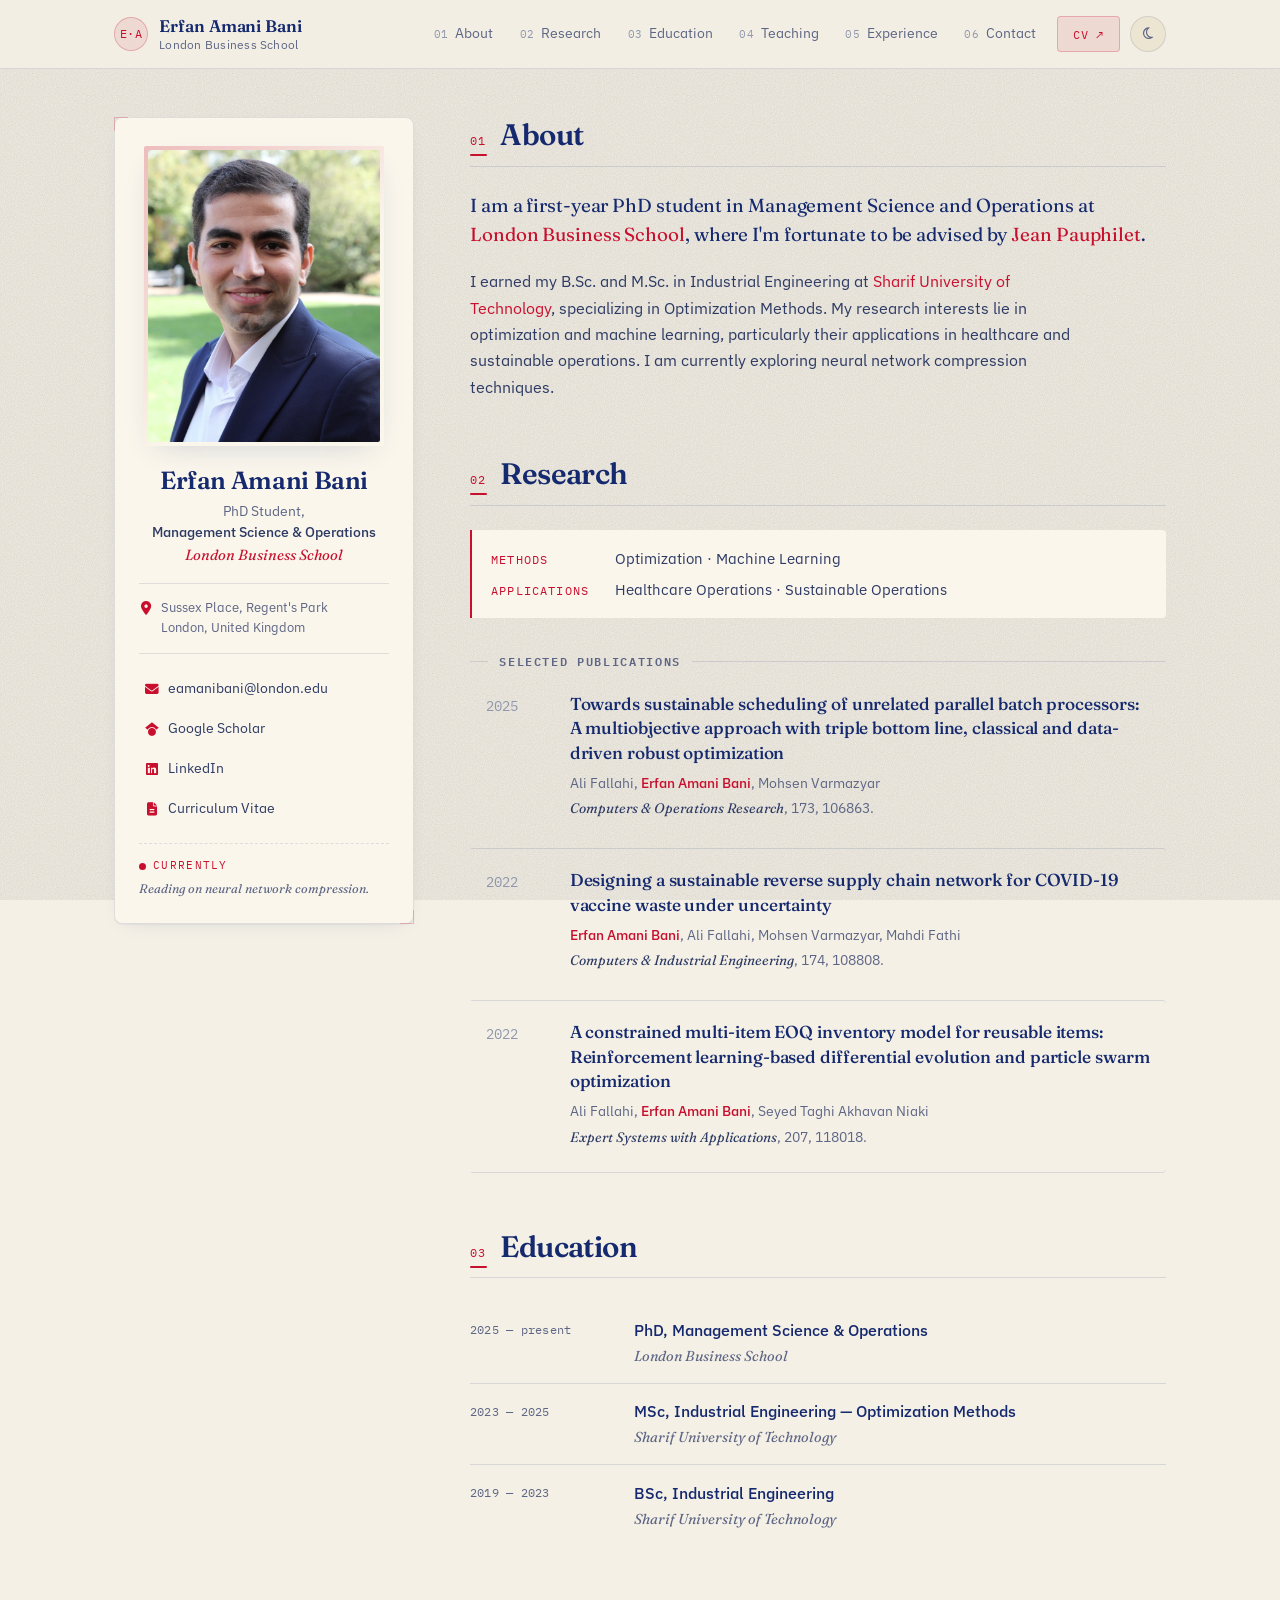
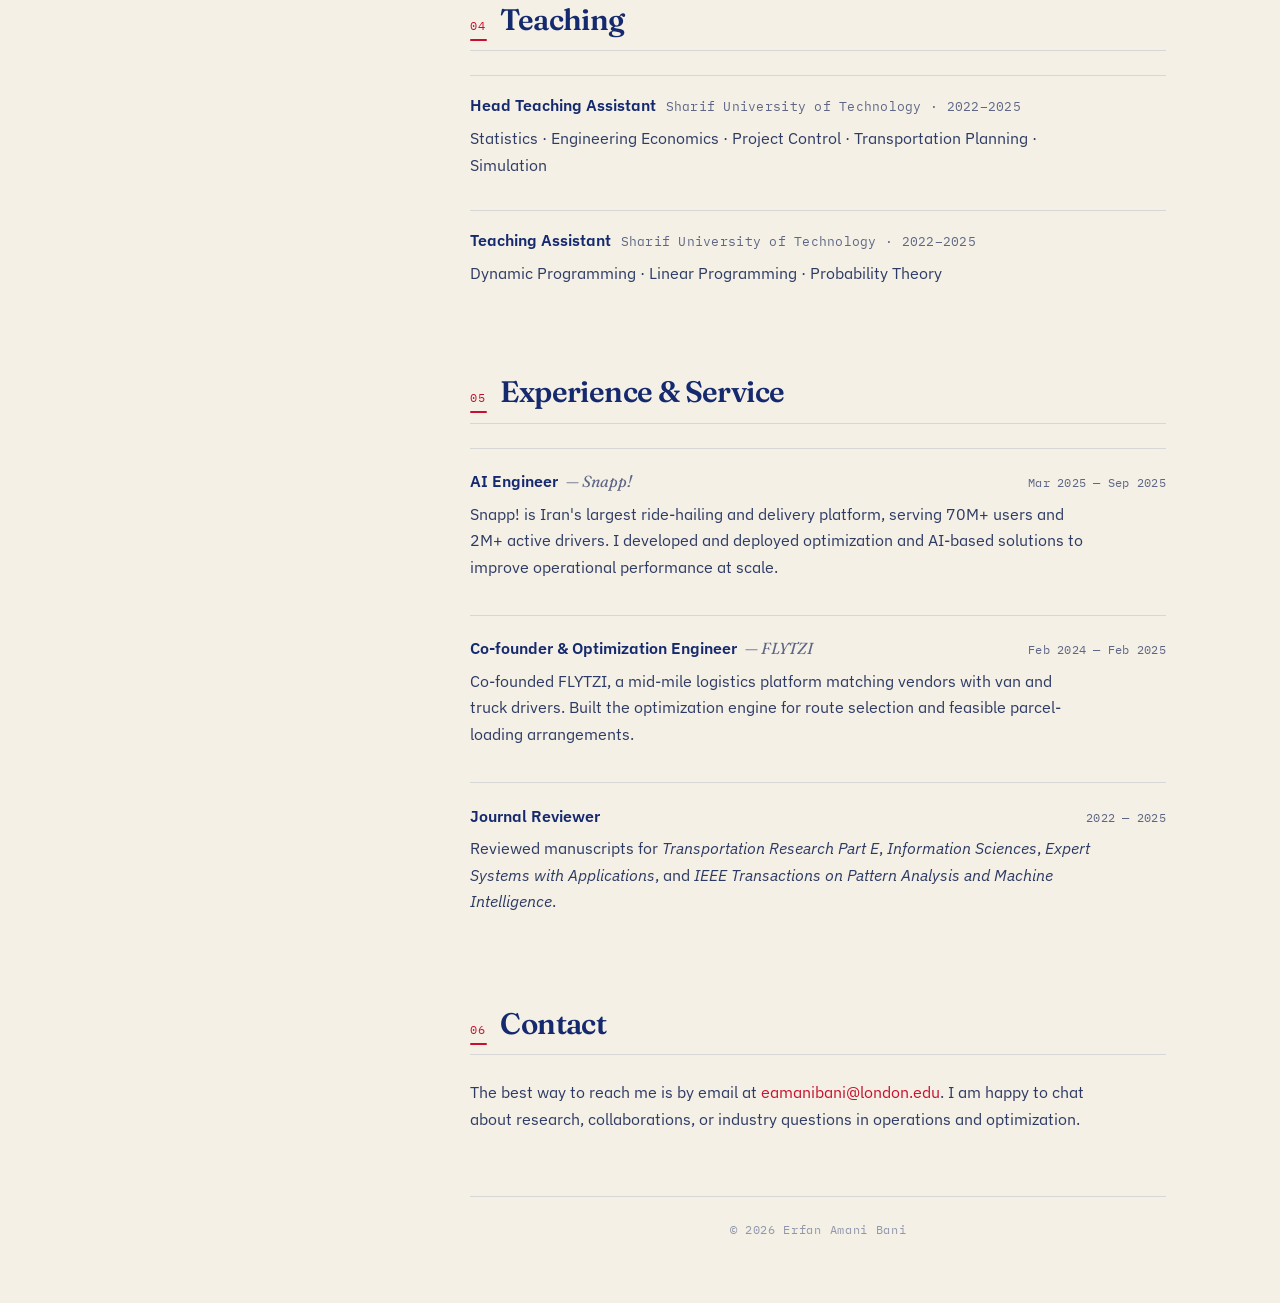
==== index.html @ a706ca53 "Rework palette to LBS navy + red, plus interactive polish - Color tokens: deep navy backgrounds and " ====
<!DOCTYPE html>
<html lang="en" data-theme="dark">

<head>
  <meta charset="UTF-8">
  <title>Erfan Amani Bani — PhD Student, London Business School</title>
  <meta name="viewport" content="width=device-width, initial-scale=1">

  <meta name="description"
    content="Academic homepage of Erfan Amani Bani, PhD Student in Management Science and Operations at London Business School.">
  <meta name="theme-color" content="#0b1638">
  <link rel="canonical" href="https://erfanamani.com/">

  <!-- Open Graph / Social Media -->
  <meta property="og:type" content="website">
  <meta property="og:title" content="Erfan Amani Bani — Academic Homepage">
  <meta property="og:description"
    content="PhD Student in Management Science and Operations at London Business School. Researching Healthcare Operations, Supply Chain, and Optimization.">
  <meta property="og:image" content="https://erfanamani.com/picture.jpg">
  <meta property="og:url" content="https://erfanamani.com/">

  <!-- Twitter Card -->
  <meta name="twitter:card" content="summary_large_image">
  <meta name="twitter:title" content="Erfan Amani Bani — Academic Homepage">
  <meta name="twitter:description"
    content="PhD Student in Management Science and Operations at London Business School.">
  <meta name="twitter:image" content="https://erfanamani.com/picture.jpg">

  <!-- Structured data (Person) for academic search -->
  <script type="application/ld+json">
    {
      "@context": "https://schema.org",
      "@type": "Person",
      "name": "Erfan Amani Bani",
      "url": "https://erfanamani.com/",
      "image": "https://erfanamani.com/picture.jpg",
      "jobTitle": "PhD Student in Management Science and Operations",
      "affiliation": {
        "@type": "CollegeOrUniversity",
        "name": "London Business School",
        "url": "https://www.london.edu"
      },
      "email": "mailto:eamanibani@london.edu",
      "alumniOf": [
        { "@type": "CollegeOrUniversity", "name": "Sharif University of Technology" }
      ],
      "sameAs": [
        "https://scholar.google.com/citations?user=Y1p23FMAAAAJ&hl=en",
        "https://www.linkedin.com/in/eamanibani/"
      ]
    }
  </script>

  <!-- Favicon -->
  <link rel="icon" type="image/png" sizes="32x32" href="favicon.png">
  <link rel="shortcut icon" type="image/png" href="favicon.png">

  <!-- Fonts: Fraunces (display serif with optical sizing) + IBM Plex Sans (body) + IBM Plex Mono (accents) -->
  <link rel="preconnect" href="https://fonts.googleapis.com">
  <link rel="preconnect" href="https://fonts.gstatic.com" crossorigin>
  <link href="https://fonts.googleapis.com/css2?family=Fraunces:ital,opsz,wght@0,9..144,400;0,9..144,500;0,9..144,600;0,9..144,700;1,9..144,400;1,9..144,500&family=IBM+Plex+Mono:wght@400;500&family=IBM+Plex+Sans:wght@300;400;500;600&display=swap" rel="stylesheet">

  <link rel="stylesheet" href="https://cdnjs.cloudflare.com/ajax/libs/font-awesome/6.5.1/css/all.min.css">
  <link rel="stylesheet" href="style.css">

  <!-- Prevent flash of wrong theme: apply saved theme before paint -->
  <script>
    (function () {
      try {
        var saved = localStorage.getItem('theme');
        var prefersLight = window.matchMedia && window.matchMedia('(prefers-color-scheme: light)').matches;
        var theme = saved || (prefersLight ? 'light' : 'dark');
        document.documentElement.setAttribute('data-theme', theme);
      } catch (e) { /* keep default */ }
    })();
  </script>
</head>

<body>

  <a href="#about" class="skip-link">Skip to content</a>

  <!-- Subtle grain overlay for texture -->
  <div class="grain" aria-hidden="true"></div>

  <header class="site-header">
    <div class="header-inner">
      <a href="#top" class="branding" aria-label="Erfan Amani Bani — home">
        <span class="monogram" aria-hidden="true">E·A</span>
        <span class="branding-text">
          <span class="brand-name">Erfan Amani Bani</span>
          <span class="brand-aff">London Business School</span>
        </span>
      </a>

      <nav class="nav-links" aria-label="Primary">
        <a href="#about"><span class="nav-num">01</span> About</a>
        <a href="#research"><span class="nav-num">02</span> Research</a>
        <a href="#education"><span class="nav-num">03</span> Education</a>
        <a href="#teaching"><span class="nav-num">04</span> Teaching</a>
        <a href="#experience"><span class="nav-num">05</span> Experience</a>
        <a href="#contact"><span class="nav-num">06</span> Contact</a>
        <a href="cv.pdf" class="nav-primary" target="_blank" rel="noopener" aria-label="Curriculum Vitae (PDF, opens in new tab)">CV ↗</a>
        <button id="theme-toggle" class="theme-toggle" type="button" aria-label="Toggle color theme">
          <span class="theme-icon theme-icon-sun" aria-hidden="true"><i class="fa-regular fa-sun"></i></span>
          <span class="theme-icon theme-icon-moon" aria-hidden="true"><i class="fa-regular fa-moon"></i></span>
        </button>
      </nav>
    </div>
  </header>

  <main class="page" id="top">
    <div class="page-inner">

      <aside class="sidebar">
        <div class="profile-card">

          <div class="profile-photo-frame">
            <img src="picture.jpg" alt="Portrait of Erfan Amani Bani" class="profile-photo" loading="eager">
          </div>

          <h1 class="profile-name">Erfan Amani Bani</h1>
          <p class="profile-role">
            PhD Student,<br>
            <span class="profile-field">Management Science &amp; Operations</span><br>
            <span class="profile-inst">London Business School</span>
          </p>

          <div class="profile-meta">
            <div class="meta-row">
              <i class="fas fa-location-dot icon-mr" aria-hidden="true"></i>
              <span>Sussex Place, Regent's Park<br>London, United Kingdom</span>
            </div>
          </div>

          <div class="profile-links">
            <a href="mailto:eamanibani@london.edu">
              <i class="fas fa-envelope icon-mr" aria-hidden="true"></i>
              <span>eamanibani@london.edu</span>
            </a>
            <a href="https://scholar.google.com/citations?user=Y1p23FMAAAAJ&hl=en" target="_blank" rel="noopener">
              <i class="fa-brands fa-google-scholar icon-mr" aria-hidden="true"></i>
              <span>Google Scholar</span>
            </a>
            <a href="https://www.linkedin.com/in/eamanibani/" target="_blank" rel="noopener">
              <i class="fa-brands fa-linkedin icon-mr" aria-hidden="true"></i>
              <span>LinkedIn</span>
            </a>
            <a href="cv.pdf" target="_blank" rel="noopener">
              <i class="fas fa-file-lines icon-mr" aria-hidden="true"></i>
              <span>Curriculum Vitae</span>
            </a>
          </div>

          <div class="profile-now">
            <span class="now-label">Currently</span>
            <span class="now-text">Reading on neural network compression.</span>
          </div>

        </div>
      </aside>

      <div class="content">

        <section id="about" class="section section--prose">
          <div class="section-head">
            <span class="section-num">01</span>
            <h2>About</h2>
          </div>
          <p class="lede">
            I am a first-year PhD student in Management Science and Operations at
            <a href="https://www.london.edu" target="_blank" rel="noopener">London Business School</a>,
            where I'm fortunate to be advised by
            <a href="https://www.london.edu/faculty-and-research/faculty-profiles/j/jean-pauphilet" target="_blank" rel="noopener">Jean Pauphilet</a>.
          </p>
          <p>
            I earned my B.Sc. and M.Sc. in Industrial Engineering at
            <a href="https://www.sharif.edu" target="_blank" rel="noopener">Sharif University of Technology</a>,
            specializing in Optimization Methods. My research interests lie in optimization and machine learning, 
            particularly their applications in healthcare and sustainable operations. 
            I am currently exploring neural network compression techniques.
          </p>
        </section>

        <section id="research" class="section">
          <div class="section-head">
            <span class="section-num">02</span>
            <h2>Research</h2>
          </div>

          <div class="research-interests">
            <div class="interest-row">
              <span class="interest-label">Methods</span>
              <span class="interest-body">Optimization &middot; Machine Learning</span>
            </div>
            <div class="interest-row">
              <span class="interest-label">Applications</span>
              <span class="interest-body">Healthcare Operations &middot; Sustainable Operations</span>
            </div>
          </div>

          <h3 class="subsection-title">Selected Publications</h3>

          <ol class="pub-list">
            <li class="pub-item">
              <div class="pub-year">2025</div>
              <div class="pub-body">
                <div class="pub-title">
                  Towards sustainable scheduling of unrelated parallel batch processors:
                  A multiobjective approach with triple bottom line, classical and data-driven robust optimization
                </div>
                <div class="pub-authors">
                  Ali Fallahi, <strong>Erfan Amani Bani</strong>, Mohsen Varmazyar
                </div>
                <div class="pub-venue">
                  <em>Computers &amp; Operations Research</em>, 173, 106863.
                </div>
              </div>
            </li>

            <li class="pub-item">
              <div class="pub-year">2022</div>
              <div class="pub-body">
                <div class="pub-title">
                  Designing a sustainable reverse supply chain network for COVID-19 vaccine waste under uncertainty
                </div>
                <div class="pub-authors">
                  <strong>Erfan Amani Bani</strong>, Ali Fallahi, Mohsen Varmazyar, Mahdi Fathi
                </div>
                <div class="pub-venue">
                  <em>Computers &amp; Industrial Engineering</em>, 174, 108808.
                </div>
              </div>
            </li>

            <li class="pub-item">
              <div class="pub-year">2022</div>
              <div class="pub-body">
                <div class="pub-title">
                  A constrained multi-item EOQ inventory model for reusable items:
                  Reinforcement learning-based differential evolution and particle swarm optimization
                </div>
                <div class="pub-authors">
                  Ali Fallahi, <strong>Erfan Amani Bani</strong>, Seyed Taghi Akhavan Niaki
                </div>
                <div class="pub-venue">
                  <em>Expert Systems with Applications</em>, 207, 118018.
                </div>
              </div>
            </li>
          </ol>
        </section>

        <section id="education" class="section section--prose">
          <div class="section-head">
            <span class="section-num">03</span>
            <h2>Education</h2>
          </div>
          <ul class="timeline">
            <li class="timeline-item">
              <div class="timeline-date">2025 — present</div>
              <div class="timeline-body">
                <div class="timeline-title">PhD, Management Science &amp; Operations</div>
                <div class="timeline-place">London Business School</div>
              </div>
            </li>
            <li class="timeline-item">
              <div class="timeline-date">2023 — 2025</div>
              <div class="timeline-body">
                <div class="timeline-title">MSc, Industrial Engineering — Optimization Methods</div>
                <div class="timeline-place">Sharif University of Technology</div>
              </div>
            </li>
            <li class="timeline-item">
              <div class="timeline-date">2019 — 2023</div>
              <div class="timeline-body">
                <div class="timeline-title">BSc, Industrial Engineering</div>
                <div class="timeline-place">Sharif University of Technology</div>
              </div>
            </li>
          </ul>
        </section>

        <section id="teaching" class="section section--prose">
          <div class="section-head">
            <span class="section-num">04</span>
            <h2>Teaching</h2>
          </div>

          <div class="teaching-block">
            <div class="teaching-role">
              <strong>Head Teaching Assistant</strong>
              <span class="teaching-place">Sharif University of Technology &middot; 2022–2025</span>
            </div>
            <p class="teaching-courses">
              Statistics &middot; Engineering Economics &middot; Project Control &middot; Transportation Planning &middot; Simulation
            </p>
          </div>

          <div class="teaching-block">
            <div class="teaching-role">
              <strong>Teaching Assistant</strong>
              <span class="teaching-place">Sharif University of Technology &middot; 2022–2025</span>
            </div>
            <p class="teaching-courses">
              Dynamic Programming &middot; Linear Programming &middot; Probability Theory
            </p>
          </div>
        </section>

        <section id="experience" class="section section--prose">
          <div class="section-head">
            <span class="section-num">05</span>
            <h2>Experience &amp; Service</h2>
          </div>

          <div class="exp-block">
            <div class="exp-header">
              <div class="exp-role">
                <strong>AI Engineer</strong>
                <span class="exp-place">— Snapp!</span>
              </div>
              <div class="exp-dates">Mar 2025 — Sep 2025</div>
            </div>
            <p class="exp-text">
              Snapp! is Iran's largest ride-hailing and delivery platform, serving 70M+ users and 2M+ active drivers.
              I developed and deployed optimization and AI-based solutions to improve operational performance at scale.
            </p>
          </div>

          <div class="exp-block">
            <div class="exp-header">
              <div class="exp-role">
                <strong>Co-founder &amp; Optimization Engineer</strong>
                <span class="exp-place">— FLYTZI</span>
              </div>
              <div class="exp-dates">Feb 2024 — Feb 2025</div>
            </div>
            <p class="exp-text">
              Co-founded FLYTZI, a mid-mile logistics platform matching vendors with van and truck drivers.
              Built the optimization engine for route selection and feasible parcel-loading arrangements.
            </p>
          </div>

          <div class="exp-block">
            <div class="exp-header">
              <div class="exp-role">
                <strong>Journal Reviewer</strong>
              </div>
              <div class="exp-dates">2022 — 2025</div>
            </div>
            <p class="exp-text">
              Reviewed manuscripts for
              <em>Transportation Research Part E</em>,
              <em>Information Sciences</em>,
              <em>Expert Systems with Applications</em>,
              and <em>IEEE Transactions on Pattern Analysis and Machine Intelligence</em>.
            </p>
          </div>
        </section>

        <section id="contact" class="section section--prose">
          <div class="section-head">
            <span class="section-num">06</span>
            <h2>Contact</h2>
          </div>
          <p>
            The best way to reach me is by email at
            <a href="mailto:eamanibani@london.edu">eamanibani@london.edu</a>.
            I am happy to chat about research, collaborations, or industry questions in operations and optimization.
          </p>
        </section>

        <footer class="site-footer">
          <span>© <span id="year"></span> Erfan Amani Bani</span>
        </footer>
      </div>
    </div>
  </main>

  <script>
    document.addEventListener("DOMContentLoaded", function () {
      // Year
      var yearSpan = document.getElementById("year");
      if (yearSpan) yearSpan.textContent = new Date().getFullYear();

      // Theme toggle
      var toggle = document.getElementById("theme-toggle");
      if (toggle) {
        toggle.addEventListener("click", function () {
          var current = document.documentElement.getAttribute("data-theme") || "dark";
          var next = current === "dark" ? "light" : "dark";
          document.documentElement.setAttribute("data-theme", next);
          try { localStorage.setItem("theme", next); } catch (e) { /* ignore */ }
        });
      }
    });
  </script>
</body>

</html>
---- style.css ----
/* =========================================================
   Erfan Amani Bani — Academic Homepage
   Modern academic, dark-default with cream + amber accent
   ========================================================= */

/* ---------- Tokens: dark (default) ---------- */
:root,
[data-theme="dark"] {
  /* Backgrounds — deep LBS navy, layered */
  --bg-base:        #0b1638;
  --bg-elevated:    #122149;
  --bg-soft:        #18295a;
  --bg-hover:       #1f3168;

  /* Text — warm cream against navy */
  --text-primary:   #f1ebda;
  --text-body:      #d4ccb8;
  --text-muted:     #8b93ab;
  --text-faint:     #5d6680;

  /* Accent — LBS red, warmed slightly for readability on dark navy */
  --accent:         #e63950;
  --accent-bright:  #f55a6e;
  --accent-soft:    rgba(230, 57, 80, 0.12);
  --accent-line:    rgba(230, 57, 80, 0.30);

  /* Borders / rules */
  --rule:           rgba(241, 235, 218, 0.10);
  --rule-strong:    rgba(241, 235, 218, 0.18);

  /* Selection */
  --selection-bg:   rgba(230, 57, 80, 0.30);

  /* Shadows */
  --shadow-soft:    0 1px 0 rgba(0,0,0,0.4), 0 8px 24px -12px rgba(0,0,0,0.6);
  --shadow-lift:    0 12px 40px -16px rgba(0,0,0,0.7);

  /* Type */
  --font-display:   'Fraunces', 'Iowan Old Style', Georgia, serif;
  --font-body:      'IBM Plex Sans', system-ui, -apple-system, sans-serif;
  --font-mono:      'IBM Plex Mono', 'SF Mono', Menlo, monospace;

  /* Layout */
  --radius:         4px;
  --radius-lg:      8px;
  --maxw:           1100px;
}

/* ---------- Tokens: light ---------- */
[data-theme="light"] {
  --bg-base:        #f4f0e6;
  --bg-elevated:    #faf6ec;
  --bg-soft:        #ebe5d2;
  --bg-hover:       #e0d9c1;

  /* Text — LBS navy as primary, softer blue-grey for body */
  --text-primary:   #15296e;
  --text-body:      #2d3a64;
  --text-muted:     #5e6685;
  --text-faint:     #9097ad;

  /* Accent — deeper LBS red for contrast on cream */
  --accent:         #c8102e;
  --accent-bright:  #a00b22;
  --accent-soft:    rgba(200, 16, 46, 0.09);
  --accent-line:    rgba(200, 16, 46, 0.25);

  --rule:           rgba(21, 41, 110, 0.12);
  --rule-strong:    rgba(21, 41, 110, 0.20);

  --selection-bg:   rgba(200, 16, 46, 0.25);

  --shadow-soft:    0 1px 0 rgba(21,41,110,0.04), 0 6px 20px -12px rgba(21,41,110,0.18);
  --shadow-lift:    0 10px 30px -14px rgba(21,41,110,0.22);
}

/* ---------- Reset / base ---------- */
*, *::before, *::after { box-sizing: border-box; }
html, body { margin: 0; padding: 0; }

@media (prefers-reduced-motion: no-preference) {
  html { scroll-behavior: smooth; }
}

html { scroll-padding-top: 90px; }

body {
  font-family: var(--font-body);
  font-weight: 400;
  font-size: 16px;
  line-height: 1.65;
  color: var(--text-body);
  background-color: var(--bg-base);
  -webkit-font-smoothing: antialiased;
  -moz-osx-font-smoothing: grayscale;
  text-rendering: optimizeLegibility;
  font-feature-settings: "ss01", "ss02", "kern";
  transition: background-color 0.3s ease, color 0.3s ease;
  overflow-x: hidden;
}

::selection { background: var(--selection-bg); color: var(--text-primary); }

/* Skip link — visible on keyboard focus */
.skip-link {
  position: absolute;
  top: -100px;
  left: 1rem;
  z-index: 100;
  padding: 0.55rem 0.9rem;
  background: var(--accent);
  color: var(--bg-base);
  font-family: var(--font-mono);
  font-size: 0.82rem;
  border-radius: var(--radius);
  background-image: none;
}
.skip-link:focus { top: 0.6rem; color: var(--bg-base); }

h1, h2, h3, h4, h5, h6 {
  font-family: var(--font-display);
  font-weight: 600;
  color: var(--text-primary);
  letter-spacing: -0.01em;
  line-height: 1.2;
  margin: 0;
}

a {
  color: var(--accent);
  text-decoration: none;
  background-image: linear-gradient(to right, var(--accent), var(--accent));
  background-size: 0% 1px;
  background-repeat: no-repeat;
  background-position: 0 100%;
  transition: background-size 0.3s ease, color 0.18s ease;
}

a:hover, a:focus-visible {
  background-size: 100% 1px;
  color: var(--accent-bright);
}

a:focus-visible {
  outline: 2px solid var(--accent);
  outline-offset: 3px;
  border-radius: 2px;
}

em { font-style: italic; }
strong { color: var(--text-primary); font-weight: 600; }

/* ---------- Grain texture overlay ---------- */
.grain {
  position: fixed;
  inset: 0;
  pointer-events: none;
  z-index: 1;
  opacity: 0.35;
  mix-blend-mode: overlay;
  background-image: url("data:image/svg+xml;utf8,<svg xmlns='http://www.w3.org/2000/svg' width='200' height='200'><filter id='n'><feTurbulence type='fractalNoise' baseFrequency='0.9' numOctaves='2' stitchTiles='stitch'/><feColorMatrix values='0 0 0 0 0 0 0 0 0 0 0 0 0 0 0 0 0 0 0.6 0'/></filter><rect width='200' height='200' filter='url(%23n)'/></svg>");
}

[data-theme="light"] .grain { opacity: 0.18; mix-blend-mode: multiply; }

/* ---------- Header / nav ---------- */
.site-header {
  position: sticky;
  top: 0;
  z-index: 50;
  background-color: color-mix(in srgb, var(--bg-base) 85%, transparent);
  backdrop-filter: blur(14px) saturate(140%);
  -webkit-backdrop-filter: blur(14px) saturate(140%);
  border-bottom: 1px solid var(--rule);
}

.header-inner {
  max-width: var(--maxw);
  margin: 0 auto;
  padding: 0.95rem 1.5rem;
  display: flex;
  align-items: center;
  justify-content: space-between;
  gap: 1.5rem;
}

.branding {
  display: flex;
  align-items: center;
  gap: 0.7rem;
  background: none;
  color: inherit;
}
.branding:hover { background: none; }

.monogram {
  display: inline-grid;
  place-items: center;
  width: 34px;
  height: 34px;
  border: 1px solid var(--accent-line);
  border-radius: 50%;
  font-family: var(--font-mono);
  font-size: 0.72rem;
  letter-spacing: 0.02em;
  color: var(--accent);
  background: var(--accent-soft);
  transition: transform 0.4s cubic-bezier(.2,.8,.2,1);
}
.branding:hover .monogram { transform: rotate(360deg); }

.branding-text { display: flex; flex-direction: column; line-height: 1.15; }
.brand-name {
  font-family: var(--font-display);
  font-weight: 600;
  font-size: 1.05rem;
  color: var(--text-primary);
  letter-spacing: -0.005em;
}
.brand-aff {
  font-size: 0.74rem;
  color: var(--text-muted);
  margin-top: 2px;
  letter-spacing: 0.02em;
}

.nav-links {
  display: flex;
  align-items: center;
  gap: 0.25rem;
  font-size: 0.88rem;
}

.nav-links a {
  display: inline-flex;
  align-items: baseline;
  gap: 0.4rem;
  padding: 0.45rem 0.7rem;
  border-radius: var(--radius);
  color: var(--text-muted);
  background: none;
  transition: color 0.18s ease, background-color 0.18s ease;
}

.nav-links a:hover,
.nav-links a:focus-visible {
  color: var(--text-primary);
  background-color: var(--bg-soft);
}

.nav-num {
  font-family: var(--font-mono);
  font-size: 0.68rem;
  color: var(--text-faint);
  letter-spacing: 0.05em;
}

.nav-links a:hover .nav-num,
.nav-links a:focus-visible .nav-num {
  color: var(--accent);
}

.nav-links .nav-primary {
  margin-left: 0.4rem;
  padding: 0.45rem 0.95rem;
  border: 1px solid var(--accent-line);
  color: var(--accent);
  background-color: var(--accent-soft);
  font-family: var(--font-mono);
  font-size: 0.78rem;
  letter-spacing: 0.04em;
  border-radius: var(--radius);
}

.nav-links .nav-primary:hover,
.nav-links .nav-primary:focus-visible {
  background-color: var(--accent);
  color: var(--bg-base);
  border-color: var(--accent);
}

/* Theme toggle */
.theme-toggle {
  margin-left: 0.4rem;
  width: 36px;
  height: 36px;
  display: inline-grid;
  place-items: center;
  background: var(--bg-soft);
  border: 1px solid var(--rule);
  border-radius: 50%;
  color: var(--text-muted);
  cursor: pointer;
  transition: color 0.18s, background-color 0.18s, transform 0.4s cubic-bezier(.2,.8,.2,1);
  position: relative;
  overflow: hidden;
}
.theme-toggle:hover { color: var(--accent); background: var(--bg-hover); transform: rotate(20deg); }
.theme-toggle:focus-visible { outline: 2px solid var(--accent); outline-offset: 2px; }

.theme-icon { position: absolute; transition: opacity 0.25s, transform 0.4s; font-size: 0.85rem; }
[data-theme="dark"]  .theme-icon-sun  { opacity: 1; transform: translateY(0); }
[data-theme="dark"]  .theme-icon-moon { opacity: 0; transform: translateY(120%); }
[data-theme="light"] .theme-icon-sun  { opacity: 0; transform: translateY(-120%); }
[data-theme="light"] .theme-icon-moon { opacity: 1; transform: translateY(0); }

/* ---------- Page layout ---------- */
.page { padding: 3rem 0 4rem; position: relative; z-index: 2; }

.page-inner {
  max-width: var(--maxw);
  margin: 0 auto;
  padding: 0 1.5rem;
  display: grid;
  grid-template-columns: minmax(0, 300px) minmax(0, 1fr);
  gap: 3.5rem;
  align-items: start;
}

/* ---------- Sidebar / profile card ---------- */
.sidebar { position: sticky; top: 96px; }

.profile-card {
  background: var(--bg-elevated);
  border: 1px solid var(--rule);
  border-radius: var(--radius-lg);
  padding: 1.75rem 1.5rem 1.5rem;
  box-shadow: var(--shadow-soft);
  position: relative;
}

/* Decorative corner ticks — editorial flourish */
.profile-card::before,
.profile-card::after {
  content: "";
  position: absolute;
  width: 14px;
  height: 14px;
  border: 1px solid var(--accent-line);
}
.profile-card::before {
  top: -1px; left: -1px;
  border-right: 0; border-bottom: 0;
}
.profile-card::after {
  bottom: -1px; right: -1px;
  border-left: 0; border-top: 0;
}

.profile-photo-frame {
  width: 100%;
  aspect-ratio: 4 / 5;
  max-width: 240px;
  margin: 0 auto 1.25rem;
  padding: 4px;
  background: linear-gradient(135deg, var(--accent-line), transparent 60%);
  border-radius: 2px;
  box-shadow: var(--shadow-lift);
  position: relative;
}

.profile-photo {
  width: 100%;
  height: 100%;
  object-fit: cover;
  display: block;
  border-radius: 2px;
  filter: grayscale(15%) contrast(1.02);
  transition: filter 0.4s ease;
}
.profile-photo-frame:hover .profile-photo { filter: grayscale(0%) contrast(1); }

.profile-name {
  font-size: 1.55rem;
  text-align: center;
  margin: 0 0 0.35rem;
  letter-spacing: -0.015em;
}

.profile-role {
  text-align: center;
  font-size: 0.88rem;
  color: var(--text-muted);
  margin: 0 0 1.1rem;
  line-height: 1.5;
}

.profile-field {
  color: var(--text-body);
  font-weight: 500;
}

.profile-inst {
  font-family: var(--font-display);
  font-style: italic;
  color: var(--accent);
  font-size: 0.92rem;
}

.profile-meta {
  border-top: 1px solid var(--rule);
  padding-top: 0.85rem;
  margin-top: 0.5rem;
}

.meta-row {
  display: flex;
  align-items: flex-start;
  gap: 0.5rem;
  font-size: 0.82rem;
  color: var(--text-muted);
  line-height: 1.5;
}

.icon-mr {
  color: var(--accent);
  width: 14px;
  text-align: center;
  flex-shrink: 0;
  font-size: 0.85rem;
  margin-top: 4px;
}

.profile-links {
  display: flex;
  flex-direction: column;
  gap: 0.1rem;
  margin-top: 1rem;
  padding-top: 0.9rem;
  border-top: 1px solid var(--rule);
}

.profile-links a {
  display: flex;
  align-items: center;
  gap: 0.55rem;
  padding: 0.5rem 0.4rem;
  font-size: 0.85rem;
  color: var(--text-body);
  border-radius: var(--radius);
  background: none;
  transition: color 0.18s, background-color 0.18s, padding-left 0.18s;
}
.profile-links a:hover,
.profile-links a:focus-visible {
  color: var(--accent);
  background: var(--accent-soft);
  padding-left: 0.6rem;
}
.profile-links a:hover .icon-mr,
.profile-links a:focus-visible .icon-mr { color: var(--accent-bright); }

/* "Currently" note — small marginalia */
.profile-now {
  margin-top: 1rem;
  padding-top: 0.9rem;
  border-top: 1px dashed var(--rule);
  font-size: 0.78rem;
  line-height: 1.5;
}

.now-label {
  display: flex;
  align-items: center;
  gap: 0.45rem;
  font-family: var(--font-mono);
  font-size: 0.66rem;
  letter-spacing: 0.12em;
  text-transform: uppercase;
  color: var(--accent);
  margin-bottom: 0.3rem;
}

.now-label::before {
  content: "";
  width: 7px;
  height: 7px;
  border-radius: 50%;
  background: var(--accent);
  box-shadow: 0 0 0 0 var(--accent);
  animation: now-pulse 2.4s cubic-bezier(.4, 0, .6, 1) infinite;
  flex-shrink: 0;
}

@keyframes now-pulse {
  0% {
    box-shadow: 0 0 0 0 var(--accent-line);
  }
  70% {
    box-shadow: 0 0 0 8px transparent;
  }
  100% {
    box-shadow: 0 0 0 0 transparent;
  }
}

@media (prefers-reduced-motion: reduce) {
  .now-label::before { animation: none; }
}

.now-text {
  color: var(--text-muted);
  font-style: italic;
  font-family: var(--font-display);
}

/* ---------- Content sections ---------- */
.content { min-width: 0; }

.section {
  margin-bottom: 3.5rem;
  scroll-margin-top: 100px;
}

.section-head {
  display: flex;
  align-items: baseline;
  gap: 0.85rem;
  margin-bottom: 1.5rem;
  padding-bottom: 0.6rem;
  border-bottom: 1px solid var(--rule);
}

.section-num {
  font-family: var(--font-mono);
  font-size: 0.72rem;
  letter-spacing: 0.12em;
  color: var(--accent);
  position: relative;
  padding-bottom: 6px;
}

.section-num::after {
  content: "";
  position: absolute;
  left: 0;
  bottom: 0;
  width: 100%;
  height: 2px;
  background: var(--accent);
  border-radius: 1px;
}

.section h2 {
  font-size: 1.85rem;
  font-weight: 600;
  letter-spacing: -0.02em;
}

.subsection-title {
  font-family: var(--font-mono);
  font-size: 0.74rem;
  letter-spacing: 0.14em;
  text-transform: uppercase;
  color: var(--text-muted);
  margin: 2.25rem 0 1rem;
  display: flex;
  align-items: center;
  gap: 0.7rem;
}
.subsection-title::before,
.subsection-title::after {
  content: "";
  flex: 1;
  height: 1px;
  background: var(--rule);
}
.subsection-title::before { flex: 0 0 18px; }

.section p {
  margin: 0 0 1rem;
  font-size: 1rem;
  color: var(--text-body);
  max-width: 62ch;
}

.section p.lede {
  font-family: var(--font-display);
  font-size: 1.18rem;
  line-height: 1.55;
  color: var(--text-primary);
  font-weight: 400;
  letter-spacing: -0.005em;
  margin-bottom: 1.2rem;
}

/* ---------- Research interests ---------- */
.research-interests {
  display: flex;
  flex-direction: column;
  gap: 0.35rem;
  margin-bottom: 0.5rem;
  padding: 1rem 1.2rem;
  background: var(--bg-elevated);
  border-left: 2px solid var(--accent);
  border-radius: 0 var(--radius) var(--radius) 0;
}

.interest-row {
  display: flex;
  gap: 0.85rem;
  align-items: baseline;
  flex-wrap: wrap;
}

.interest-label {
  font-family: var(--font-mono);
  font-size: 0.72rem;
  letter-spacing: 0.1em;
  text-transform: uppercase;
  color: var(--accent);
  flex-shrink: 0;
  min-width: 110px;
}

.interest-body {
  color: var(--text-body);
  font-size: 0.96rem;
}

/* ---------- Publications ---------- */
.pub-list {
  list-style: none;
  padding: 0;
  margin: 0;
  display: flex;
  flex-direction: column;
  gap: 0.5rem;
}

.pub-item {
  display: grid;
  grid-template-columns: 64px 1fr;
  gap: 1.25rem;
  padding: 1.2rem 0.85rem;
  border-top: 1px solid var(--rule);
  border-left: 2px solid transparent;
  border-radius: 0 var(--radius) var(--radius) 0;
  transition:
    border-left-color 0.25s ease,
    padding-left 0.25s ease,
    background-color 0.25s ease;
}
.pub-item:first-child { border-top: 0; padding-top: 0.5rem; }
.pub-item:last-child  { border-bottom: 1px solid var(--rule); padding-bottom: 1.4rem; }

.pub-item:hover {
  border-left-color: var(--accent);
  padding-left: 1.25rem;
  background-color: var(--accent-soft);
}
.pub-item:hover .pub-year { color: var(--accent); }

.pub-year {
  font-family: var(--font-mono);
  font-size: 0.86rem;
  color: var(--text-faint);
  padding-top: 0.15rem;
  transition: color 0.2s ease;
}

.pub-body { min-width: 0; }

.pub-title {
  font-family: var(--font-display);
  font-weight: 500;
  font-size: 1.08rem;
  color: var(--text-primary);
  line-height: 1.4;
  margin-bottom: 0.4rem;
  letter-spacing: -0.005em;
}

.pub-authors {
  font-size: 0.9rem;
  color: var(--text-muted);
  margin-bottom: 0.15rem;
}
.pub-authors strong { color: var(--accent); font-weight: 500; }

.pub-venue {
  font-size: 0.86rem;
  color: var(--text-muted);
}
.pub-venue em {
  color: var(--text-body);
  font-family: var(--font-display);
  font-style: italic;
}

/* ---------- Timeline (education) ---------- */
.timeline {
  list-style: none;
  padding: 0;
  margin: 0;
  display: flex;
  flex-direction: column;
  gap: 0;
}

.timeline-item {
  display: grid;
  grid-template-columns: 140px 1fr;
  gap: 1.5rem;
  padding: 0.9rem 0;
  border-top: 1px solid var(--rule);
  position: relative;
}
.timeline-item:first-child { border-top: 0; }

.timeline-date {
  font-family: var(--font-mono);
  font-size: 0.78rem;
  color: var(--text-muted);
  letter-spacing: 0.02em;
  padding-top: 0.15rem;
}

.timeline-title {
  font-size: 1rem;
  font-weight: 500;
  color: var(--text-primary);
}

.timeline-place {
  font-size: 0.9rem;
  color: var(--text-muted);
  font-family: var(--font-display);
  font-style: italic;
  margin-top: 0.1rem;
}

/* ---------- Teaching ---------- */
.teaching-block {
  padding: 1rem 0;
  border-top: 1px solid var(--rule);
}
.teaching-block:first-of-type { border-top: 0; padding-top: 0.2rem; }

.teaching-role {
  display: flex;
  flex-wrap: wrap;
  align-items: baseline;
  gap: 0.6rem;
  margin-bottom: 0.4rem;
}

.teaching-place {
  font-size: 0.82rem;
  color: var(--text-muted);
  font-family: var(--font-mono);
  letter-spacing: 0.02em;
}

.teaching-courses {
  font-size: 0.94rem;
  color: var(--text-body);
  margin: 0;
}

/* ---------- Experience ---------- */
.exp-block {
  padding: 1.2rem 0;
  border-top: 1px solid var(--rule);
}
.exp-block:first-of-type { border-top: 0; padding-top: 0.2rem; }

.exp-header {
  display: flex;
  justify-content: space-between;
  align-items: baseline;
  gap: 1rem;
  margin-bottom: 0.4rem;
  flex-wrap: wrap;
}

.exp-role { font-size: 1rem; }
.exp-role strong { color: var(--text-primary); }

.exp-place {
  color: var(--text-muted);
  margin-left: 0.25rem;
  font-style: italic;
  font-family: var(--font-display);
}

.exp-dates {
  white-space: nowrap;
  font-family: var(--font-mono);
  font-size: 0.78rem;
  color: var(--text-muted);
  letter-spacing: 0.02em;
}

.exp-text {
  margin: 0.3rem 0 0;
  font-size: 0.95rem;
  color: var(--text-body);
  max-width: 62ch;
}

/* ---------- Footer ---------- */
.site-footer {
  margin-top: 4rem;
  padding-top: 1.4rem;
  border-top: 1px solid var(--rule);
  font-family: var(--font-mono);
  font-size: 0.72rem;
  letter-spacing: 0.06em;
  color: var(--text-faint);
  display: flex;
  justify-content: center;
  align-items: center;
  gap: 0.6rem;
  flex-wrap: wrap;
}

.footer-sep { color: var(--text-faint); }

/* ---------- Page-load reveal ---------- */
@media (prefers-reduced-motion: no-preference) {
  .sidebar, .section {
    opacity: 0;
    transform: translateY(8px);
    animation: reveal 0.6s cubic-bezier(.2,.7,.2,1) forwards;
  }
  .sidebar             { animation-delay: 0.05s; }
  #about               { animation-delay: 0.12s; }
  #research            { animation-delay: 0.18s; }
  #education           { animation-delay: 0.24s; }
  #teaching            { animation-delay: 0.30s; }
  #experience          { animation-delay: 0.36s; }
  #contact             { animation-delay: 0.42s; }

  @keyframes reveal {
    to { opacity: 1; transform: translateY(0); }
  }
}

/* ---------- Responsive ---------- */
@media (max-width: 960px) {
  .page-inner {
    grid-template-columns: 1fr;
    gap: 2.5rem;
  }
  .sidebar {
    position: static;
    max-width: 420px;
    margin: 0 auto;
    width: 100%;
  }
}

@media (max-width: 760px) {
  .header-inner {
    padding: 0.7rem 1rem;
    flex-wrap: wrap;
    row-gap: 0.5rem;
  }
  /* Horizontal-scroll nav on mobile — keeps a single clean row */
  .nav-links {
    width: 100%;
    justify-content: flex-start;
    flex-wrap: nowrap;
    overflow-x: auto;
    -webkit-overflow-scrolling: touch;
    scrollbar-width: none;
    gap: 0.1rem;
    font-size: 0.82rem;
    padding-bottom: 2px;
  }
  .nav-links::-webkit-scrollbar { display: none; }
  .nav-links a { padding: 0.4rem 0.55rem; white-space: nowrap; flex-shrink: 0; }
  .nav-num { display: none; }
  .nav-links .nav-primary { margin-left: 0.25rem; }
  .theme-toggle { margin-left: 0.25rem; flex-shrink: 0; }

  .page { padding: 2rem 0 3rem; }
  .page-inner { padding: 0 1.1rem; }

  .section { margin-bottom: 2.75rem; }
  .section h2 { font-size: 1.55rem; }
  .section p.lede { font-size: 1.05rem; }

  .pub-item {
    grid-template-columns: 1fr;
    gap: 0.4rem;
  }
  .pub-year { padding-top: 0; }

  .timeline-item {
    grid-template-columns: 1fr;
    gap: 0.2rem;
  }

  .exp-header { flex-direction: column; gap: 0.2rem; }
}

@media (max-width: 480px) {
  .header-inner { padding: 0.6rem 0.8rem; }
  .brand-name { font-size: 0.98rem; }
  .brand-aff { font-size: 0.7rem; }
  .monogram { width: 30px; height: 30px; font-size: 0.66rem; }
  .nav-links { font-size: 0.8rem; }
  .nav-links a { padding: 0.35rem 0.5rem; }
  .nav-links .nav-primary { padding: 0.35rem 0.65rem; font-size: 0.74rem; }
  .theme-toggle { width: 32px; height: 32px; }

  .page { padding: 1.5rem 0 2.5rem; }
  .page-inner { padding: 0 1rem; }

  .profile-card { padding: 1.3rem 1.1rem 1.15rem; }
  .profile-name { font-size: 1.3rem; }
  .profile-photo-frame { max-width: 200px; }

  .section h2 { font-size: 1.4rem; }
  .section p.lede { font-size: 1rem; }
  .pub-title { font-size: 1rem; }
  .interest-row { gap: 0.4rem; }
  .interest-label { min-width: 0; }

  .research-interests { padding: 0.85rem 1rem; }
}
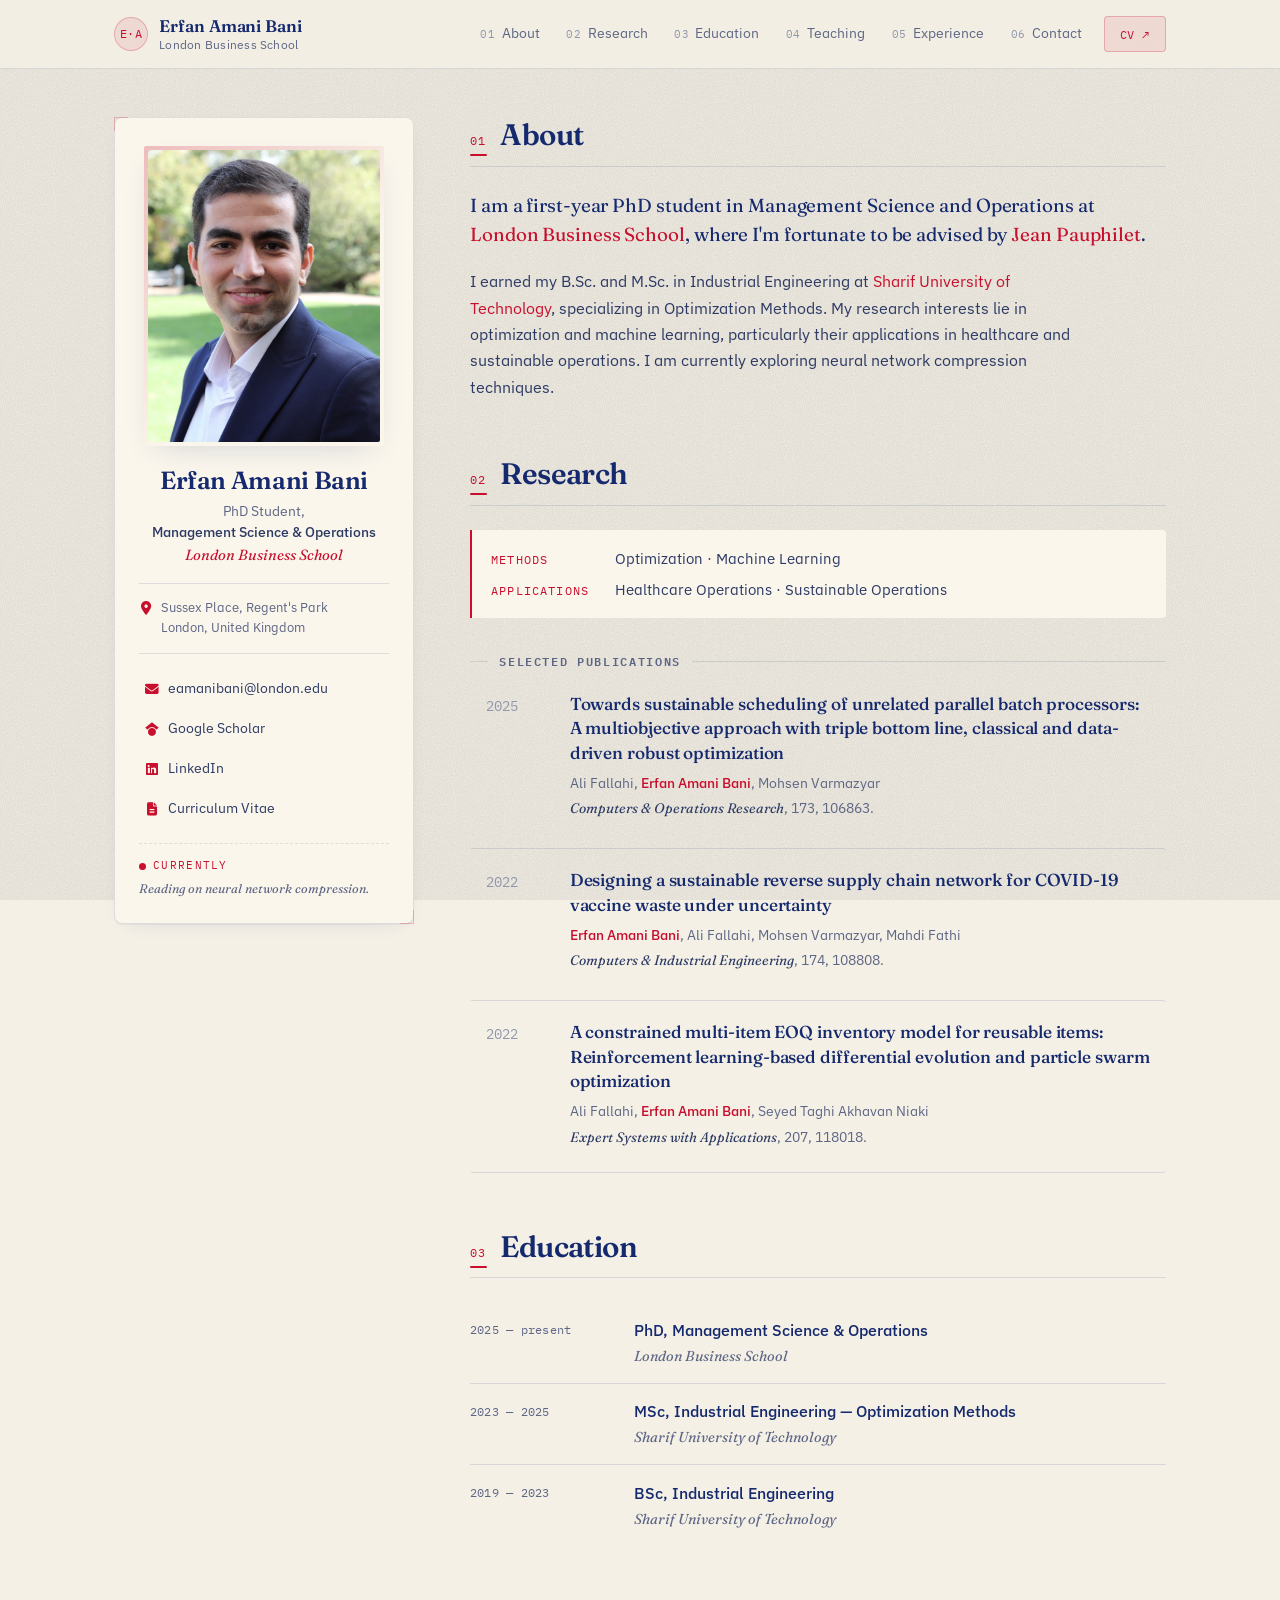
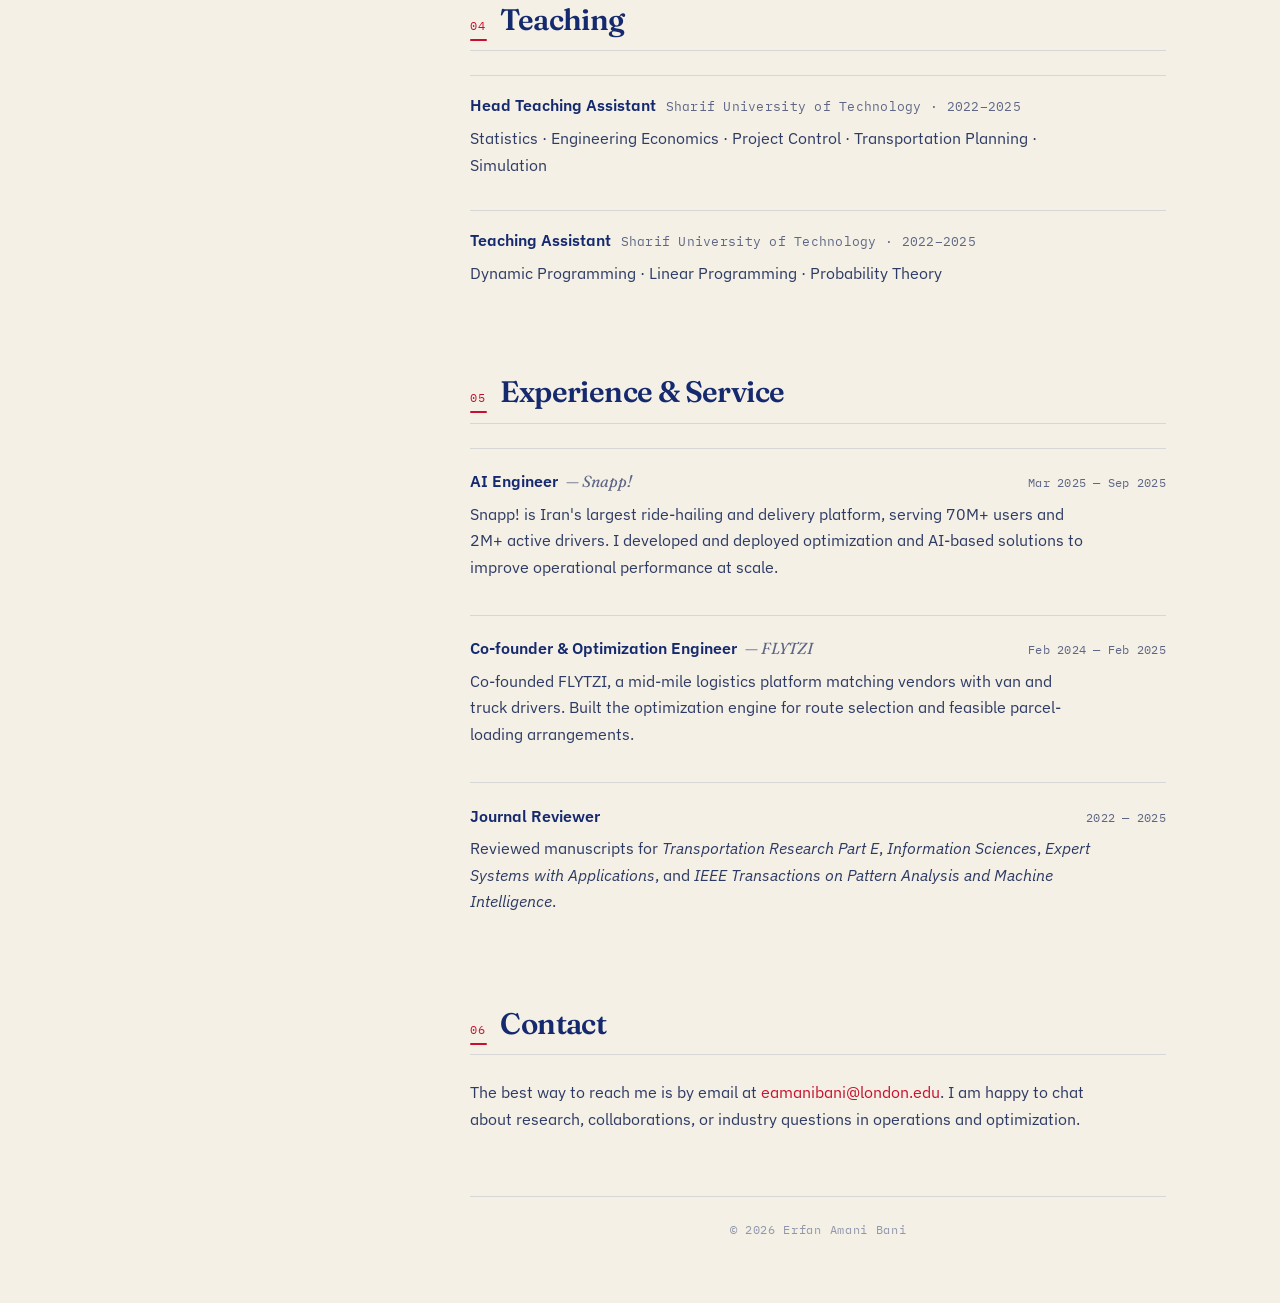
==== commit 25b1aa92: "Make light theme the only theme; remove dark/light toggle - Drop the dark color tokens and the [data" ====
--- a/index.html
+++ b/index.html
@@ -1,5 +1,5 @@
 <!DOCTYPE html>
-<html lang="en" data-theme="dark">
+<html lang="en">
 
 <head>
   <meta charset="UTF-8">
@@ -8,7 +8,7 @@
 
   <meta name="description"
     content="Academic homepage of Erfan Amani Bani, PhD Student in Management Science and Operations at London Business School.">
-  <meta name="theme-color" content="#0b1638">
+  <meta name="theme-color" content="#f4f0e6">
   <link rel="canonical" href="https://erfanamani.com/">
 
   <!-- Open Graph / Social Media -->
@@ -62,18 +62,6 @@
 
   <link rel="stylesheet" href="https://cdnjs.cloudflare.com/ajax/libs/font-awesome/6.5.1/css/all.min.css">
   <link rel="stylesheet" href="style.css">
-
-  <!-- Prevent flash of wrong theme: apply saved theme before paint -->
-  <script>
-    (function () {
-      try {
-        var saved = localStorage.getItem('theme');
-        var prefersLight = window.matchMedia && window.matchMedia('(prefers-color-scheme: light)').matches;
-        var theme = saved || (prefersLight ? 'light' : 'dark');
-        document.documentElement.setAttribute('data-theme', theme);
-      } catch (e) { /* keep default */ }
-    })();
-  </script>
 </head>
 
 <body>
@@ -101,10 +89,6 @@
         <a href="#experience"><span class="nav-num">05</span> Experience</a>
         <a href="#contact"><span class="nav-num">06</span> Contact</a>
         <a href="cv.pdf" class="nav-primary" target="_blank" rel="noopener" aria-label="Curriculum Vitae (PDF, opens in new tab)">CV ↗</a>
-        <button id="theme-toggle" class="theme-toggle" type="button" aria-label="Toggle color theme">
-          <span class="theme-icon theme-icon-sun" aria-hidden="true"><i class="fa-regular fa-sun"></i></span>
-          <span class="theme-icon theme-icon-moon" aria-hidden="true"><i class="fa-regular fa-moon"></i></span>
-        </button>
       </nav>
     </div>
   </header>
@@ -380,20 +364,8 @@
 
   <script>
     document.addEventListener("DOMContentLoaded", function () {
-      // Year
       var yearSpan = document.getElementById("year");
       if (yearSpan) yearSpan.textContent = new Date().getFullYear();
-
-      // Theme toggle
-      var toggle = document.getElementById("theme-toggle");
-      if (toggle) {
-        toggle.addEventListener("click", function () {
-          var current = document.documentElement.getAttribute("data-theme") || "dark";
-          var next = current === "dark" ? "light" : "dark";
-          document.documentElement.setAttribute("data-theme", next);
-          try { localStorage.setItem("theme", next); } catch (e) { /* ignore */ }
-        });
-      }
     });
   </script>
 </body>
--- a/style.css
+++ b/style.css
@@ -1,53 +1,11 @@
 /* =========================================================
    Erfan Amani Bani — Academic Homepage
-   Modern academic, dark-default with cream + amber accent
+   Modern academic, light theme — LBS navy on cream with red accent
    ========================================================= */
 
-/* ---------- Tokens: dark (default) ---------- */
-:root,
-[data-theme="dark"] {
-  /* Backgrounds — deep LBS navy, layered */
-  --bg-base:        #0b1638;
-  --bg-elevated:    #122149;
-  --bg-soft:        #18295a;
-  --bg-hover:       #1f3168;
-
-  /* Text — warm cream against navy */
-  --text-primary:   #f1ebda;
-  --text-body:      #d4ccb8;
-  --text-muted:     #8b93ab;
-  --text-faint:     #5d6680;
-
-  /* Accent — LBS red, warmed slightly for readability on dark navy */
-  --accent:         #e63950;
-  --accent-bright:  #f55a6e;
-  --accent-soft:    rgba(230, 57, 80, 0.12);
-  --accent-line:    rgba(230, 57, 80, 0.30);
-
-  /* Borders / rules */
-  --rule:           rgba(241, 235, 218, 0.10);
-  --rule-strong:    rgba(241, 235, 218, 0.18);
-
-  /* Selection */
-  --selection-bg:   rgba(230, 57, 80, 0.30);
-
-  /* Shadows */
-  --shadow-soft:    0 1px 0 rgba(0,0,0,0.4), 0 8px 24px -12px rgba(0,0,0,0.6);
-  --shadow-lift:    0 12px 40px -16px rgba(0,0,0,0.7);
-
-  /* Type */
-  --font-display:   'Fraunces', 'Iowan Old Style', Georgia, serif;
-  --font-body:      'IBM Plex Sans', system-ui, -apple-system, sans-serif;
-  --font-mono:      'IBM Plex Mono', 'SF Mono', Menlo, monospace;
-
-  /* Layout */
-  --radius:         4px;
-  --radius-lg:      8px;
-  --maxw:           1100px;
-}
-
-/* ---------- Tokens: light ---------- */
-[data-theme="light"] {
+/* ---------- Tokens ---------- */
+:root {
+  /* Backgrounds — warm cream, layered */
   --bg-base:        #f4f0e6;
   --bg-elevated:    #faf6ec;
   --bg-soft:        #ebe5d2;
@@ -65,13 +23,26 @@
   --accent-soft:    rgba(200, 16, 46, 0.09);
   --accent-line:    rgba(200, 16, 46, 0.25);
 
+  /* Borders / rules */
   --rule:           rgba(21, 41, 110, 0.12);
   --rule-strong:    rgba(21, 41, 110, 0.20);
 
+  /* Selection */
   --selection-bg:   rgba(200, 16, 46, 0.25);
 
+  /* Shadows */
   --shadow-soft:    0 1px 0 rgba(21,41,110,0.04), 0 6px 20px -12px rgba(21,41,110,0.18);
   --shadow-lift:    0 10px 30px -14px rgba(21,41,110,0.22);
+
+  /* Type */
+  --font-display:   'Fraunces', 'Iowan Old Style', Georgia, serif;
+  --font-body:      'IBM Plex Sans', system-ui, -apple-system, sans-serif;
+  --font-mono:      'IBM Plex Mono', 'SF Mono', Menlo, monospace;
+
+  /* Layout */
+  --radius:         4px;
+  --radius-lg:      8px;
+  --maxw:           1100px;
 }
 
 /* ---------- Reset / base ---------- */
@@ -95,7 +66,6 @@
   -moz-osx-font-smoothing: grayscale;
   text-rendering: optimizeLegibility;
   font-feature-settings: "ss01", "ss02", "kern";
-  transition: background-color 0.3s ease, color 0.3s ease;
   overflow-x: hidden;
 }
 
@@ -156,12 +126,10 @@
   inset: 0;
   pointer-events: none;
   z-index: 1;
-  opacity: 0.35;
-  mix-blend-mode: overlay;
+  opacity: 0.18;
+  mix-blend-mode: multiply;
   background-image: url("data:image/svg+xml;utf8,<svg xmlns='http://www.w3.org/2000/svg' width='200' height='200'><filter id='n'><feTurbulence type='fractalNoise' baseFrequency='0.9' numOctaves='2' stitchTiles='stitch'/><feColorMatrix values='0 0 0 0 0 0 0 0 0 0 0 0 0 0 0 0 0 0 0.6 0'/></filter><rect width='200' height='200' filter='url(%23n)'/></svg>");
 }
-
-[data-theme="light"] .grain { opacity: 0.18; mix-blend-mode: multiply; }
 
 /* ---------- Header / nav ---------- */
 .site-header {
@@ -278,31 +246,6 @@
   color: var(--bg-base);
   border-color: var(--accent);
 }
-
-/* Theme toggle */
-.theme-toggle {
-  margin-left: 0.4rem;
-  width: 36px;
-  height: 36px;
-  display: inline-grid;
-  place-items: center;
-  background: var(--bg-soft);
-  border: 1px solid var(--rule);
-  border-radius: 50%;
-  color: var(--text-muted);
-  cursor: pointer;
-  transition: color 0.18s, background-color 0.18s, transform 0.4s cubic-bezier(.2,.8,.2,1);
-  position: relative;
-  overflow: hidden;
-}
-.theme-toggle:hover { color: var(--accent); background: var(--bg-hover); transform: rotate(20deg); }
-.theme-toggle:focus-visible { outline: 2px solid var(--accent); outline-offset: 2px; }
-
-.theme-icon { position: absolute; transition: opacity 0.25s, transform 0.4s; font-size: 0.85rem; }
-[data-theme="dark"]  .theme-icon-sun  { opacity: 1; transform: translateY(0); }
-[data-theme="dark"]  .theme-icon-moon { opacity: 0; transform: translateY(120%); }
-[data-theme="light"] .theme-icon-sun  { opacity: 0; transform: translateY(-120%); }
-[data-theme="light"] .theme-icon-moon { opacity: 1; transform: translateY(0); }
 
 /* ---------- Page layout ---------- */
 .page { padding: 3rem 0 4rem; position: relative; z-index: 2; }
@@ -873,7 +816,6 @@
   .nav-links a { padding: 0.4rem 0.55rem; white-space: nowrap; flex-shrink: 0; }
   .nav-num { display: none; }
   .nav-links .nav-primary { margin-left: 0.25rem; }
-  .theme-toggle { margin-left: 0.25rem; flex-shrink: 0; }
 
   .page { padding: 2rem 0 3rem; }
   .page-inner { padding: 0 1.1rem; }
@@ -904,7 +846,6 @@
   .nav-links { font-size: 0.8rem; }
   .nav-links a { padding: 0.35rem 0.5rem; }
   .nav-links .nav-primary { padding: 0.35rem 0.65rem; font-size: 0.74rem; }
-  .theme-toggle { width: 32px; height: 32px; }
 
   .page { padding: 1.5rem 0 2.5rem; }
   .page-inner { padding: 0 1rem; }
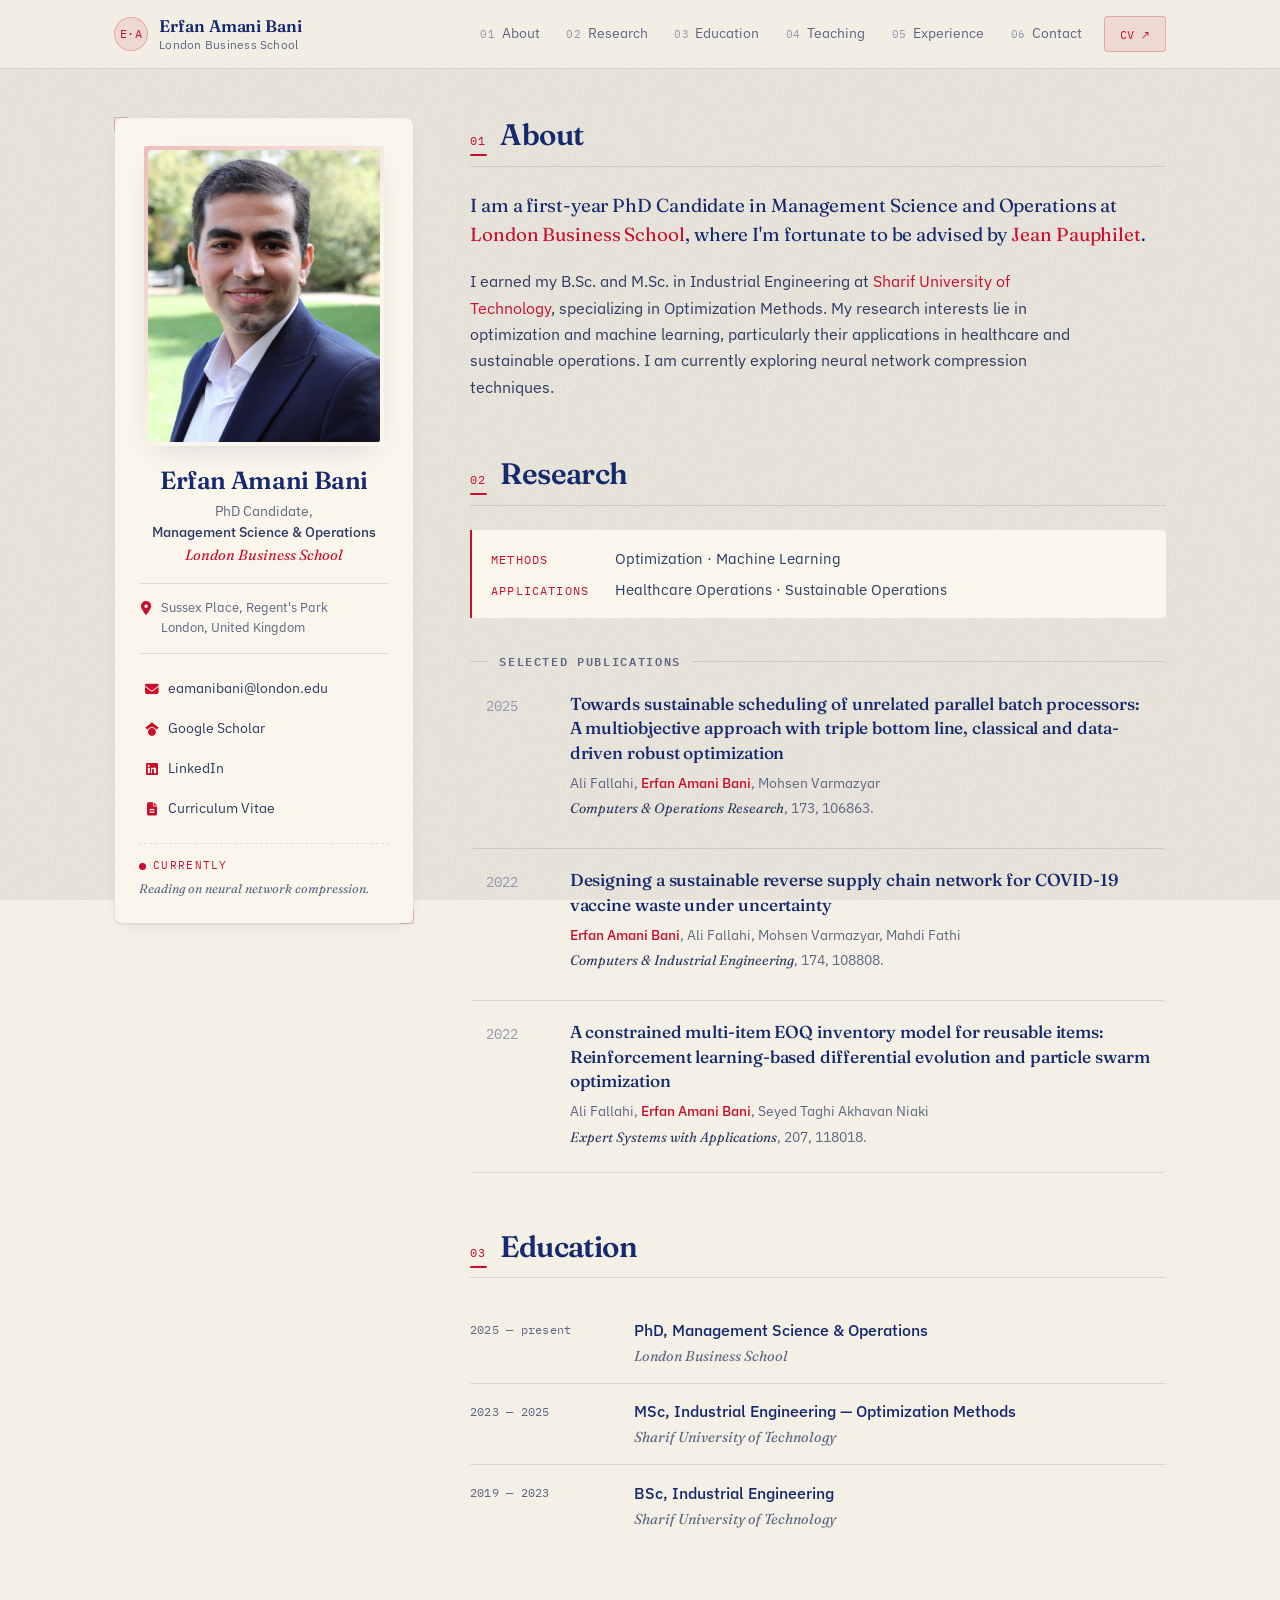
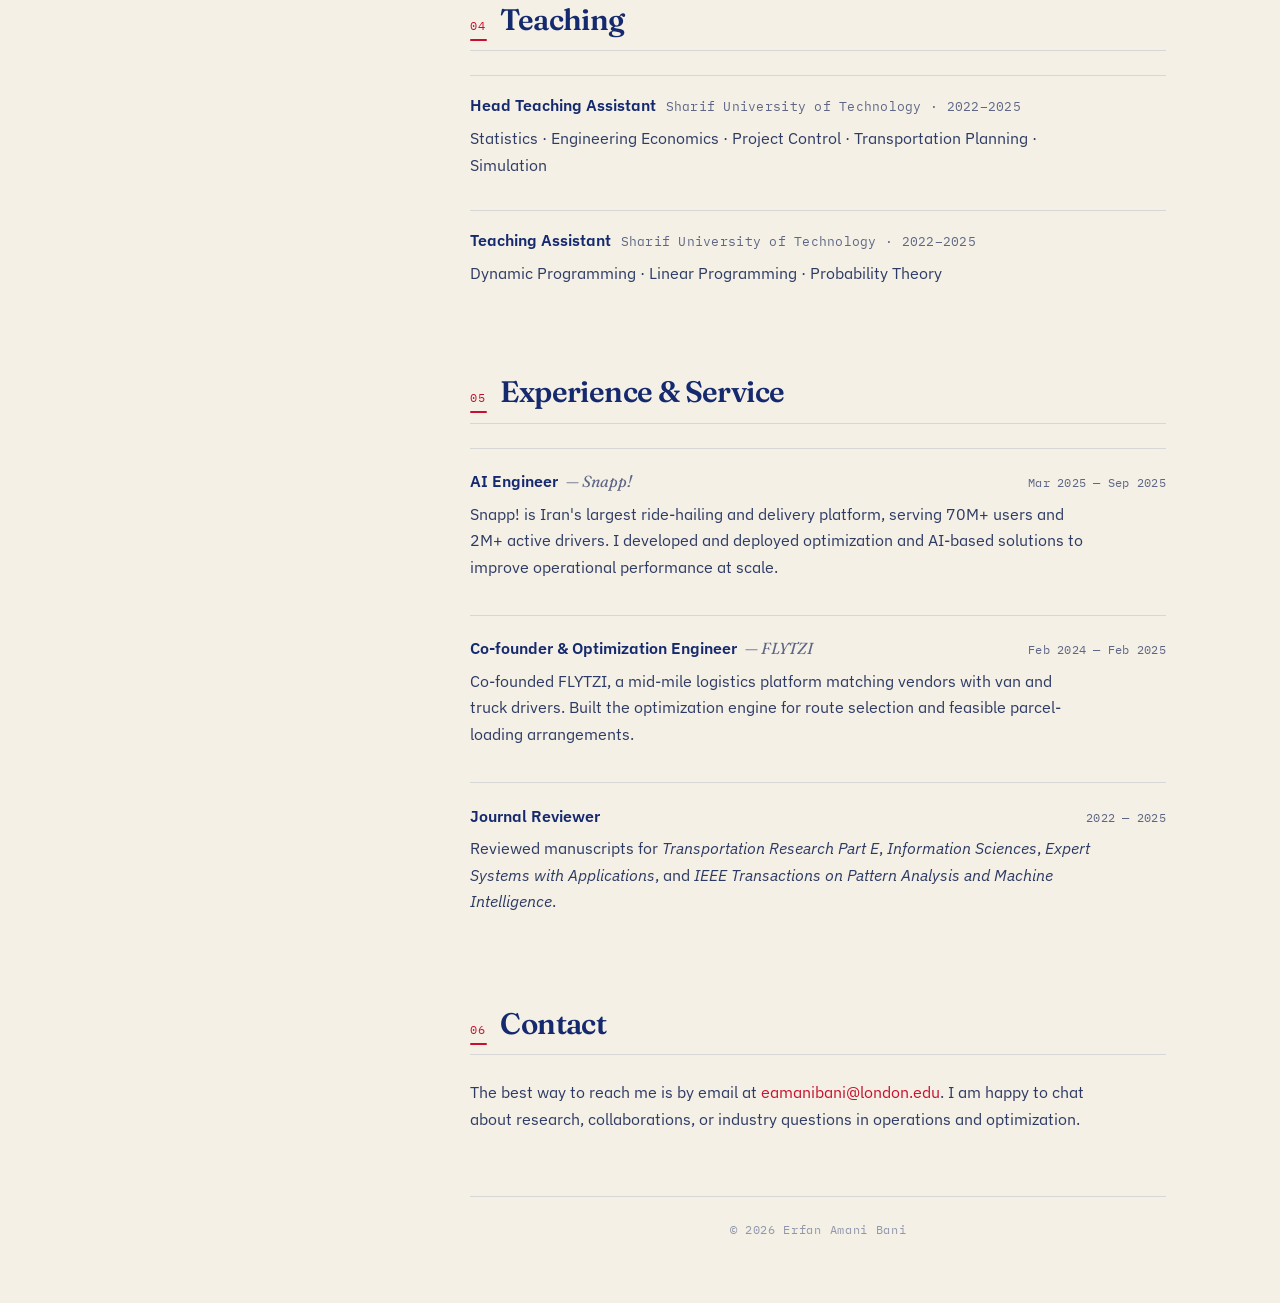
==== commit 1701b76f: "Change to PhD Candidate" ====
--- a/index.html
+++ b/index.html
@@ -3,28 +3,29 @@
 
 <head>
   <meta charset="UTF-8">
-  <title>Erfan Amani Bani — PhD Student, London Business School</title>
+  <title>Erfan Amani Bani — PhD Candidate, London Business School</title>
   <meta name="viewport" content="width=device-width, initial-scale=1">
 
   <meta name="description"
-    content="Academic homepage of Erfan Amani Bani, PhD Student in Management Science and Operations at London Business School.">
+    content="Academic homepage of Erfan Amani Bani, PhD Candidate in Management Science and Operations at London Business School.">
   <meta name="theme-color" content="#f4f0e6">
-  <link rel="canonical" href="https://erfanamani.com/">
+  <link rel="canonical" href="https://eamanibani.github.io/">
+  <link rel="sitemap" type="application/xml" href="/sitemap.xml">
 
   <!-- Open Graph / Social Media -->
   <meta property="og:type" content="website">
   <meta property="og:title" content="Erfan Amani Bani — Academic Homepage">
   <meta property="og:description"
-    content="PhD Student in Management Science and Operations at London Business School. Researching Healthcare Operations, Supply Chain, and Optimization.">
-  <meta property="og:image" content="https://erfanamani.com/picture.jpg">
-  <meta property="og:url" content="https://erfanamani.com/">
+    content="PhD Candidate in Management Science and Operations at London Business School. Researching Healthcare Operations, Supply Chain, and Optimization.">
+  <meta property="og:image" content="https://eamanibani.github.io/picture.jpg">
+  <meta property="og:url" content="https://eamanibani.github.io/">
 
   <!-- Twitter Card -->
   <meta name="twitter:card" content="summary_large_image">
   <meta name="twitter:title" content="Erfan Amani Bani — Academic Homepage">
   <meta name="twitter:description"
-    content="PhD Student in Management Science and Operations at London Business School.">
-  <meta name="twitter:image" content="https://erfanamani.com/picture.jpg">
+    content="PhD Candidate in Management Science and Operations at London Business School.">
+  <meta name="twitter:image" content="https://eamanibani.github.io/picture.jpg">
 
   <!-- Structured data (Person) for academic search -->
   <script type="application/ld+json">
@@ -32,9 +33,9 @@
       "@context": "https://schema.org",
       "@type": "Person",
       "name": "Erfan Amani Bani",
-      "url": "https://erfanamani.com/",
-      "image": "https://erfanamani.com/picture.jpg",
-      "jobTitle": "PhD Student in Management Science and Operations",
+      "url": "https://eamanibani.github.io/",
+      "image": "https://eamanibani.github.io/picture.jpg",
+      "jobTitle": "PhD Candidate in Management Science and Operations",
       "affiliation": {
         "@type": "CollegeOrUniversity",
         "name": "London Business School",
@@ -105,7 +106,7 @@
 
           <h1 class="profile-name">Erfan Amani Bani</h1>
           <p class="profile-role">
-            PhD Student,<br>
+            PhD Candidate,<br>
             <span class="profile-field">Management Science &amp; Operations</span><br>
             <span class="profile-inst">London Business School</span>
           </p>
@@ -152,7 +153,7 @@
             <h2>About</h2>
           </div>
           <p class="lede">
-            I am a first-year PhD student in Management Science and Operations at
+            I am a first-year PhD Candidate in Management Science and Operations at
             <a href="https://www.london.edu" target="_blank" rel="noopener">London Business School</a>,
             where I'm fortunate to be advised by
             <a href="https://www.london.edu/faculty-and-research/faculty-profiles/j/jean-pauphilet" target="_blank" rel="noopener">Jean Pauphilet</a>.
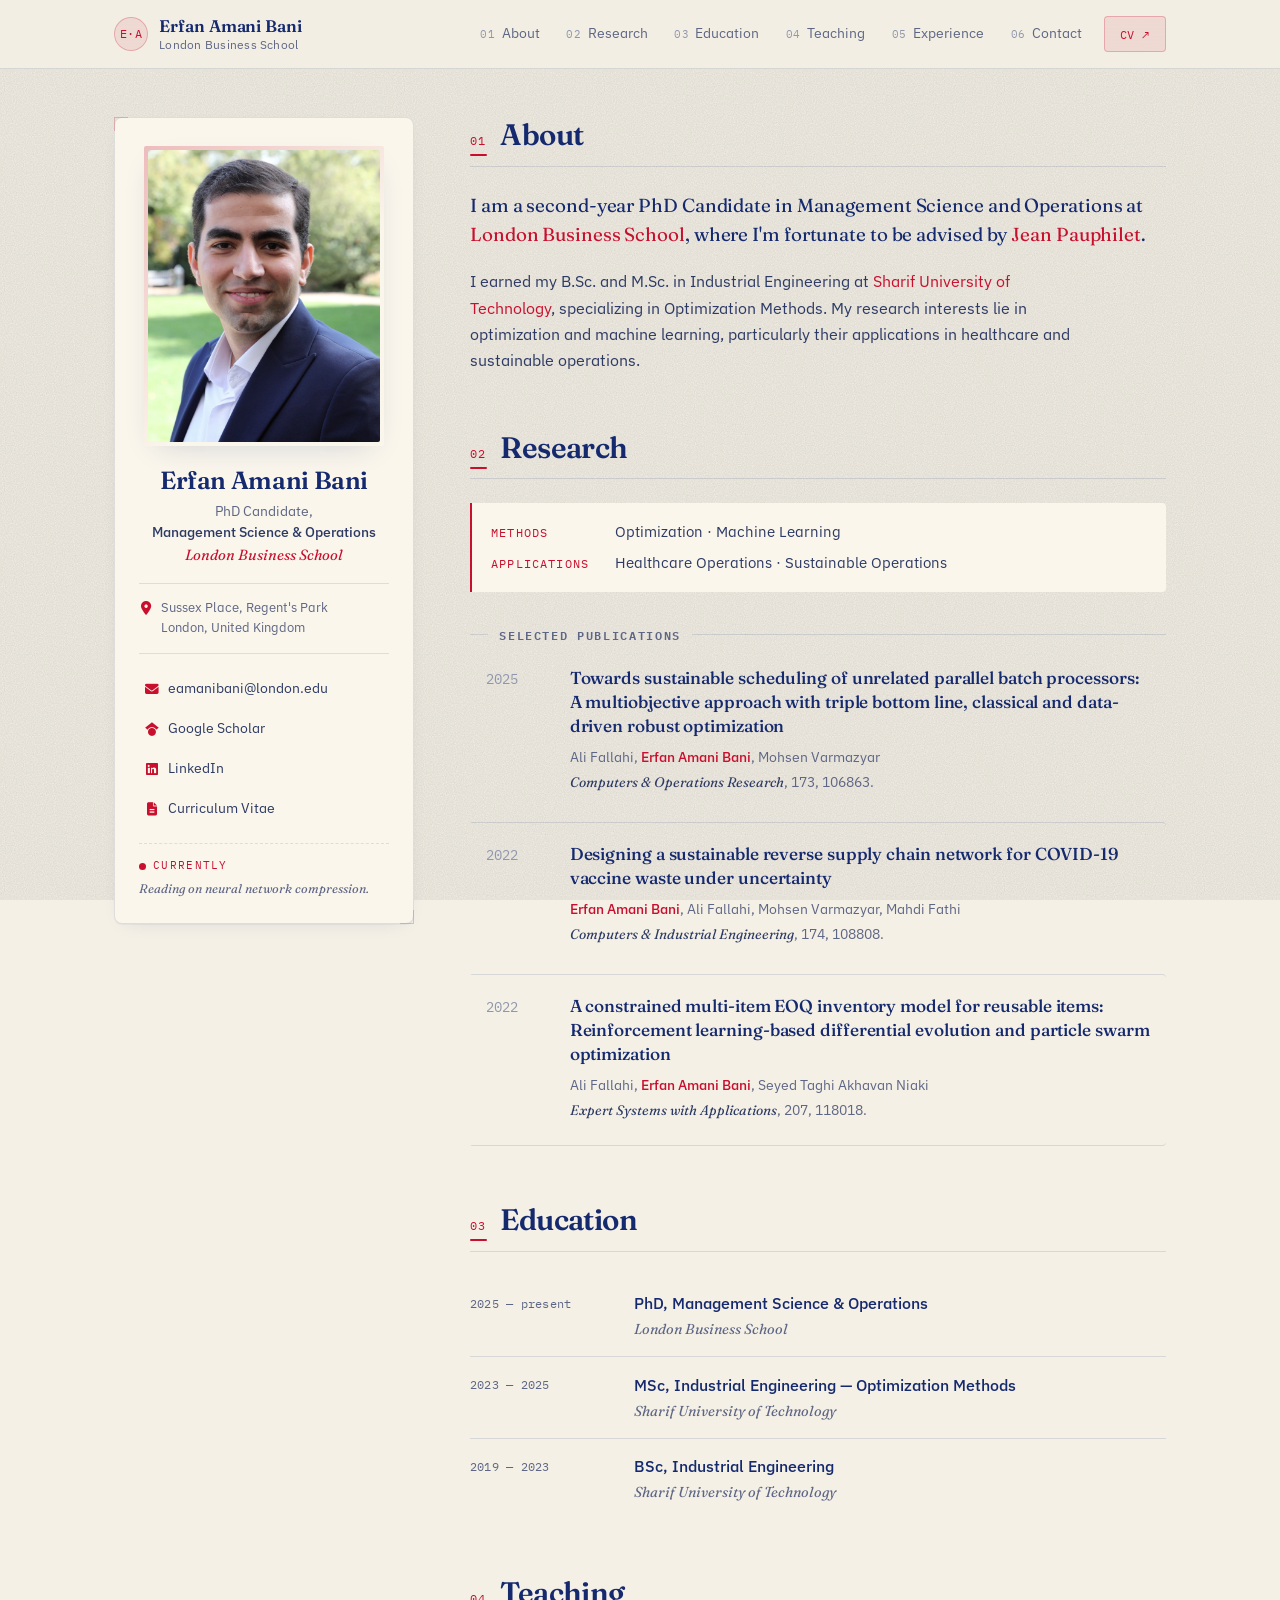
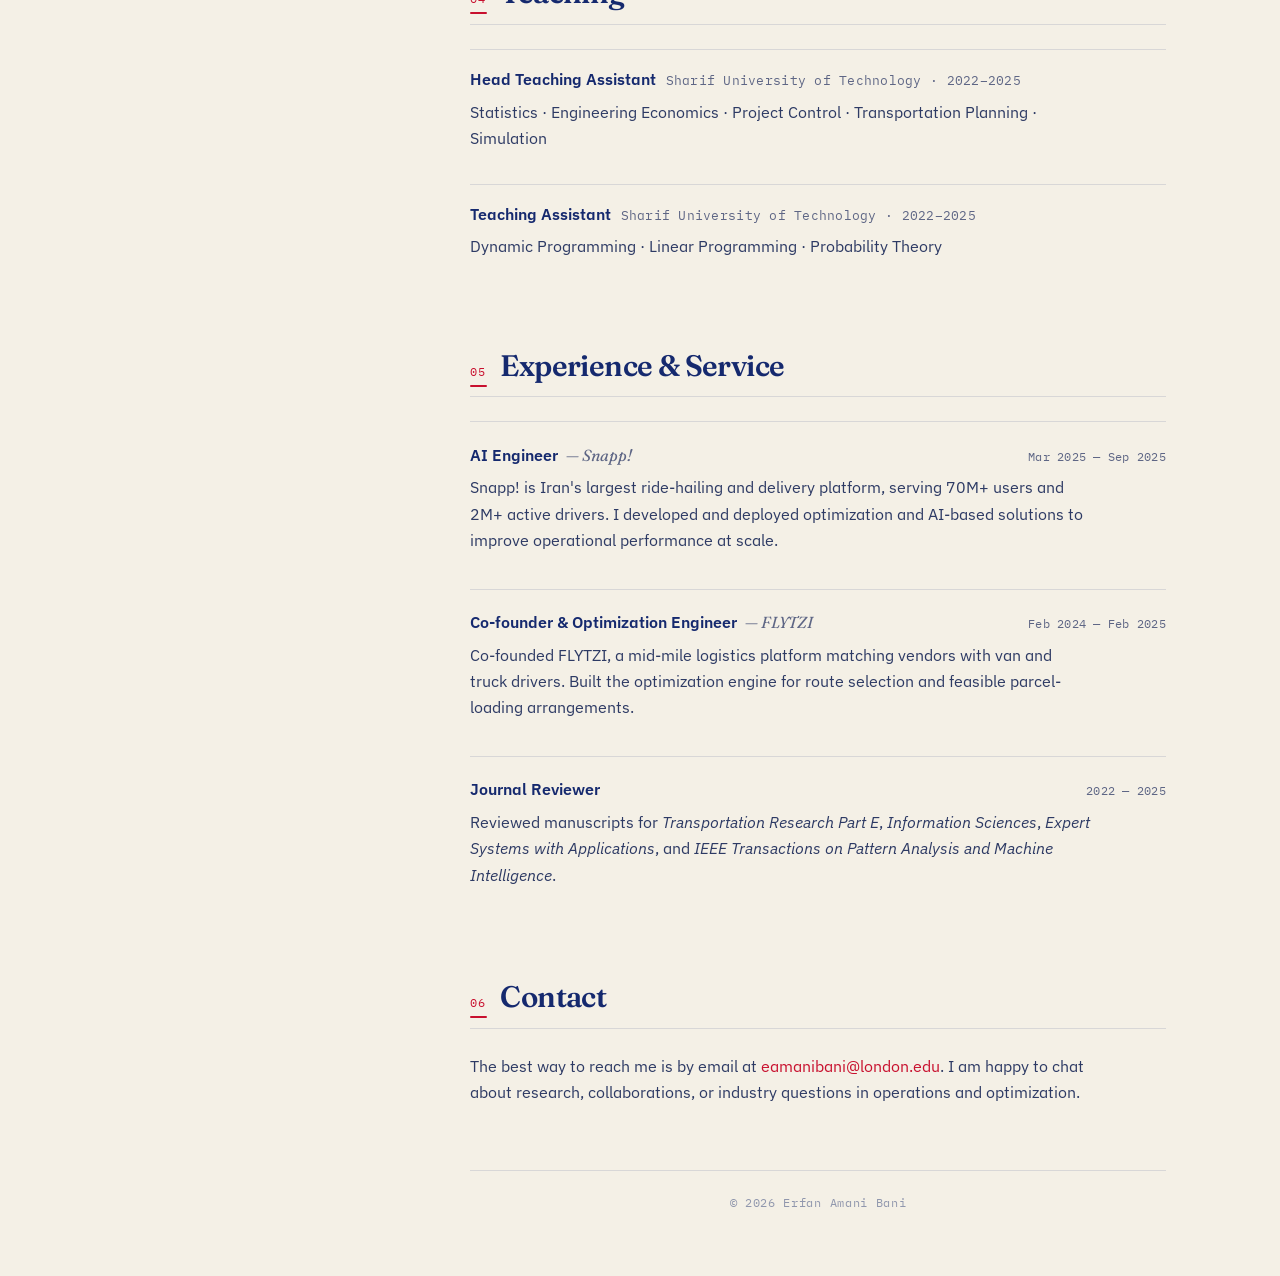
==== commit 61dbbecc: "Change to PhD Candidate" ====
--- a/index.html
+++ b/index.html
@@ -153,7 +153,7 @@
             <h2>About</h2>
           </div>
           <p class="lede">
-            I am a first-year PhD Candidate in Management Science and Operations at
+            I am a second-year PhD Candidate in Management Science and Operations at
             <a href="https://www.london.edu" target="_blank" rel="noopener">London Business School</a>,
             where I'm fortunate to be advised by
             <a href="https://www.london.edu/faculty-and-research/faculty-profiles/j/jean-pauphilet" target="_blank" rel="noopener">Jean Pauphilet</a>.
@@ -162,8 +162,7 @@
             I earned my B.Sc. and M.Sc. in Industrial Engineering at
             <a href="https://www.sharif.edu" target="_blank" rel="noopener">Sharif University of Technology</a>,
             specializing in Optimization Methods. My research interests lie in optimization and machine learning, 
-            particularly their applications in healthcare and sustainable operations. 
-            I am currently exploring neural network compression techniques.
+            particularly their applications in healthcare and sustainable operations.
           </p>
         </section>
 
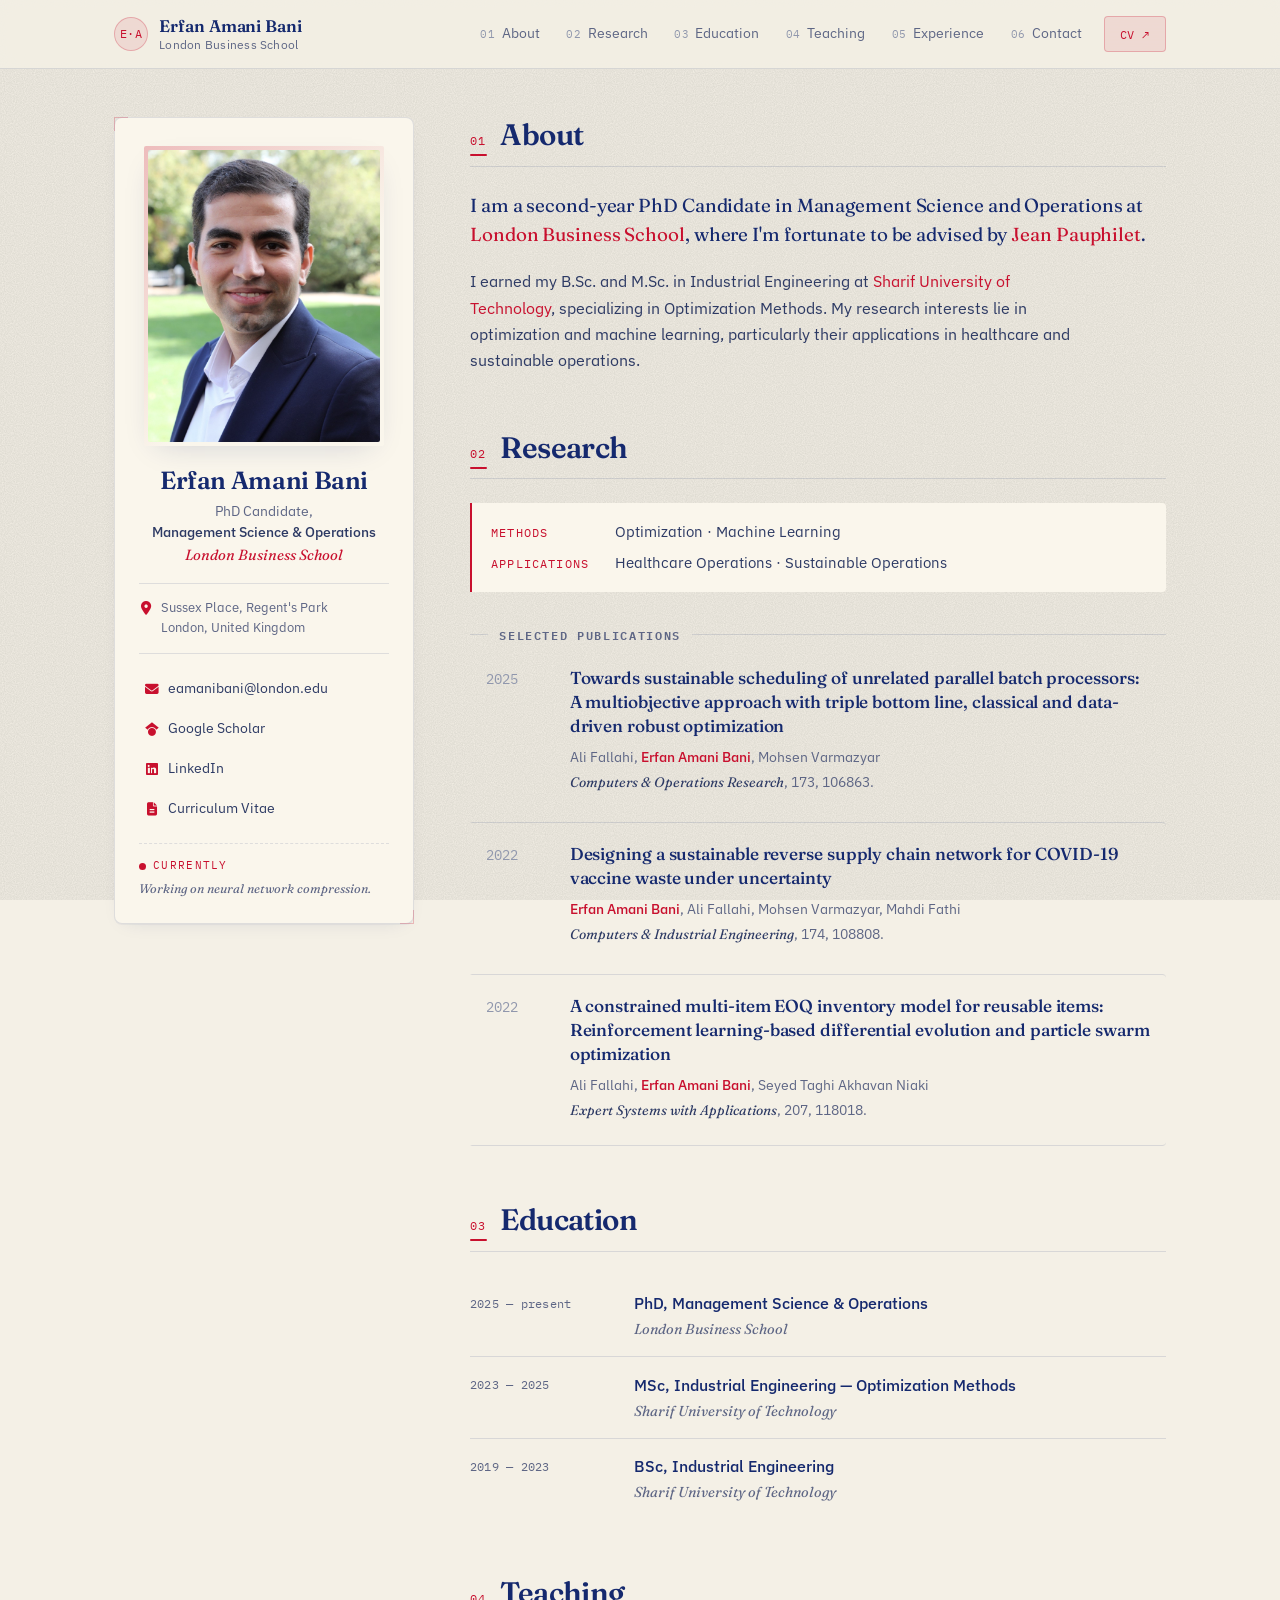
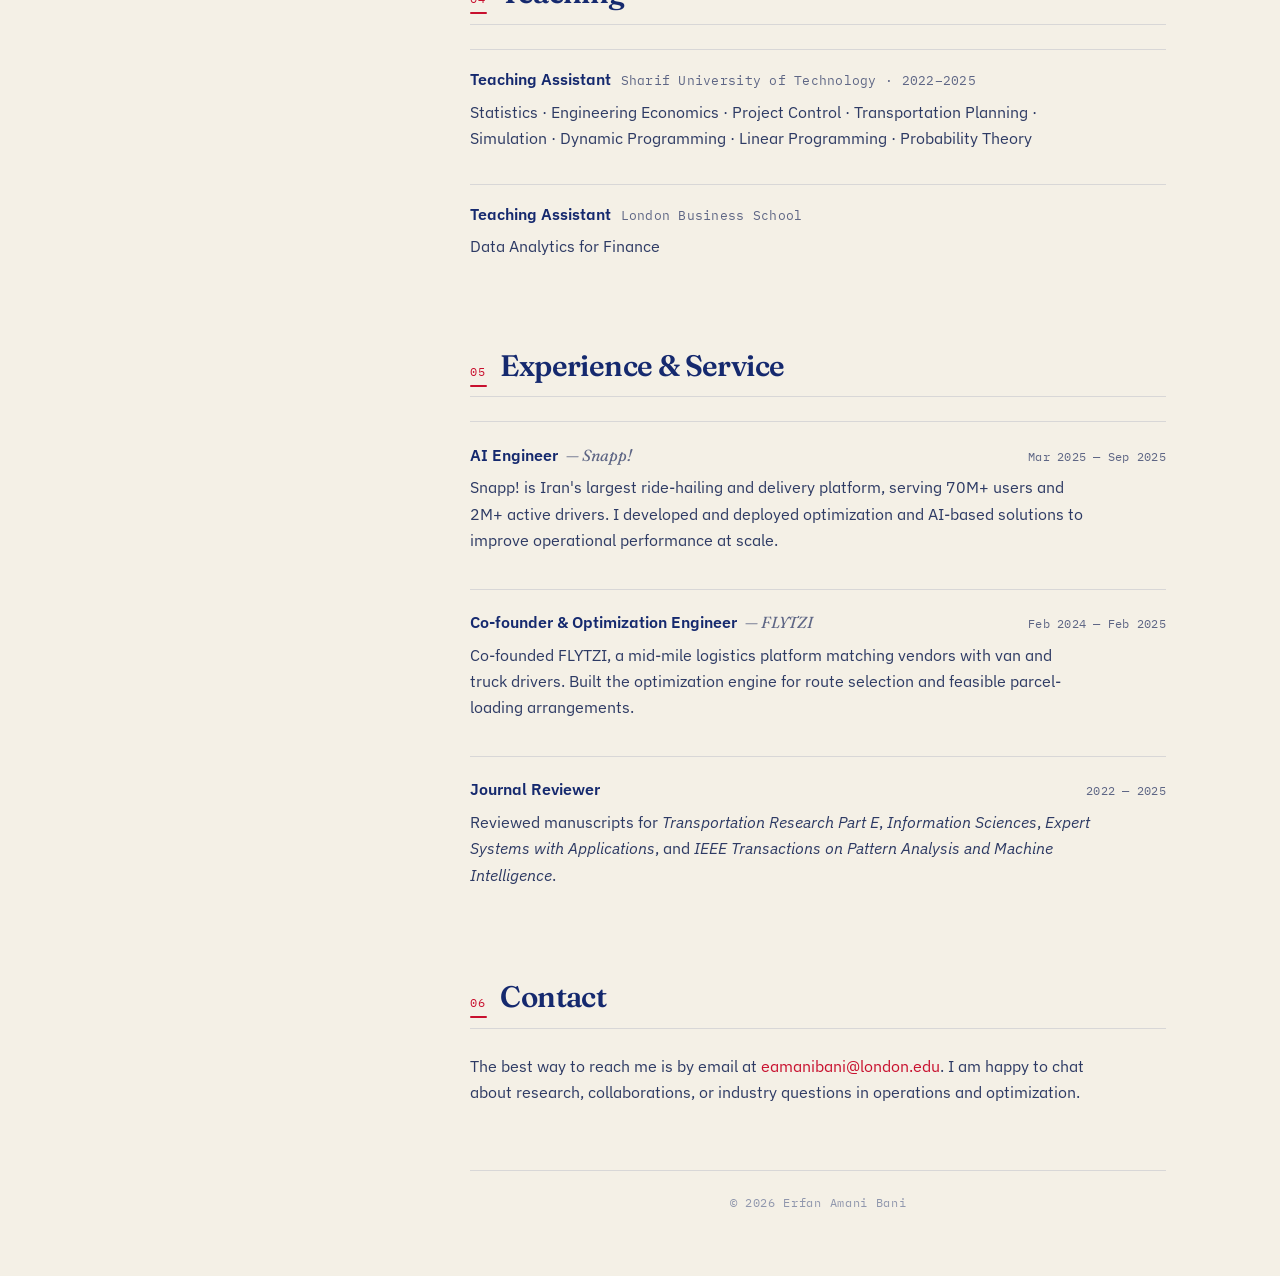
==== commit c56257b4: "Merge Sharif TA roles, add LBS TA, update current status Co-Authored-By: Claude Sonnet 5.5 <noreply@" ====
--- a/index.html
+++ b/index.html
@@ -139,7 +139,7 @@
 
           <div class="profile-now">
             <span class="now-label">Currently</span>
-            <span class="now-text">Reading on neural network compression.</span>
+            <span class="now-text">Working on neural network compression.</span>
           </div>
 
         </div>
@@ -273,21 +273,21 @@
 
           <div class="teaching-block">
             <div class="teaching-role">
-              <strong>Head Teaching Assistant</strong>
+              <strong>Teaching Assistant</strong>
               <span class="teaching-place">Sharif University of Technology &middot; 2022–2025</span>
             </div>
             <p class="teaching-courses">
-              Statistics &middot; Engineering Economics &middot; Project Control &middot; Transportation Planning &middot; Simulation
+              Statistics &middot; Engineering Economics &middot; Project Control &middot; Transportation Planning &middot; Simulation &middot; Dynamic Programming &middot; Linear Programming &middot; Probability Theory
             </p>
           </div>
 
           <div class="teaching-block">
             <div class="teaching-role">
               <strong>Teaching Assistant</strong>
-              <span class="teaching-place">Sharif University of Technology &middot; 2022–2025</span>
+              <span class="teaching-place">London Business School</span>
             </div>
             <p class="teaching-courses">
-              Dynamic Programming &middot; Linear Programming &middot; Probability Theory
+              Data Analytics for Finance
             </p>
           </div>
         </section>
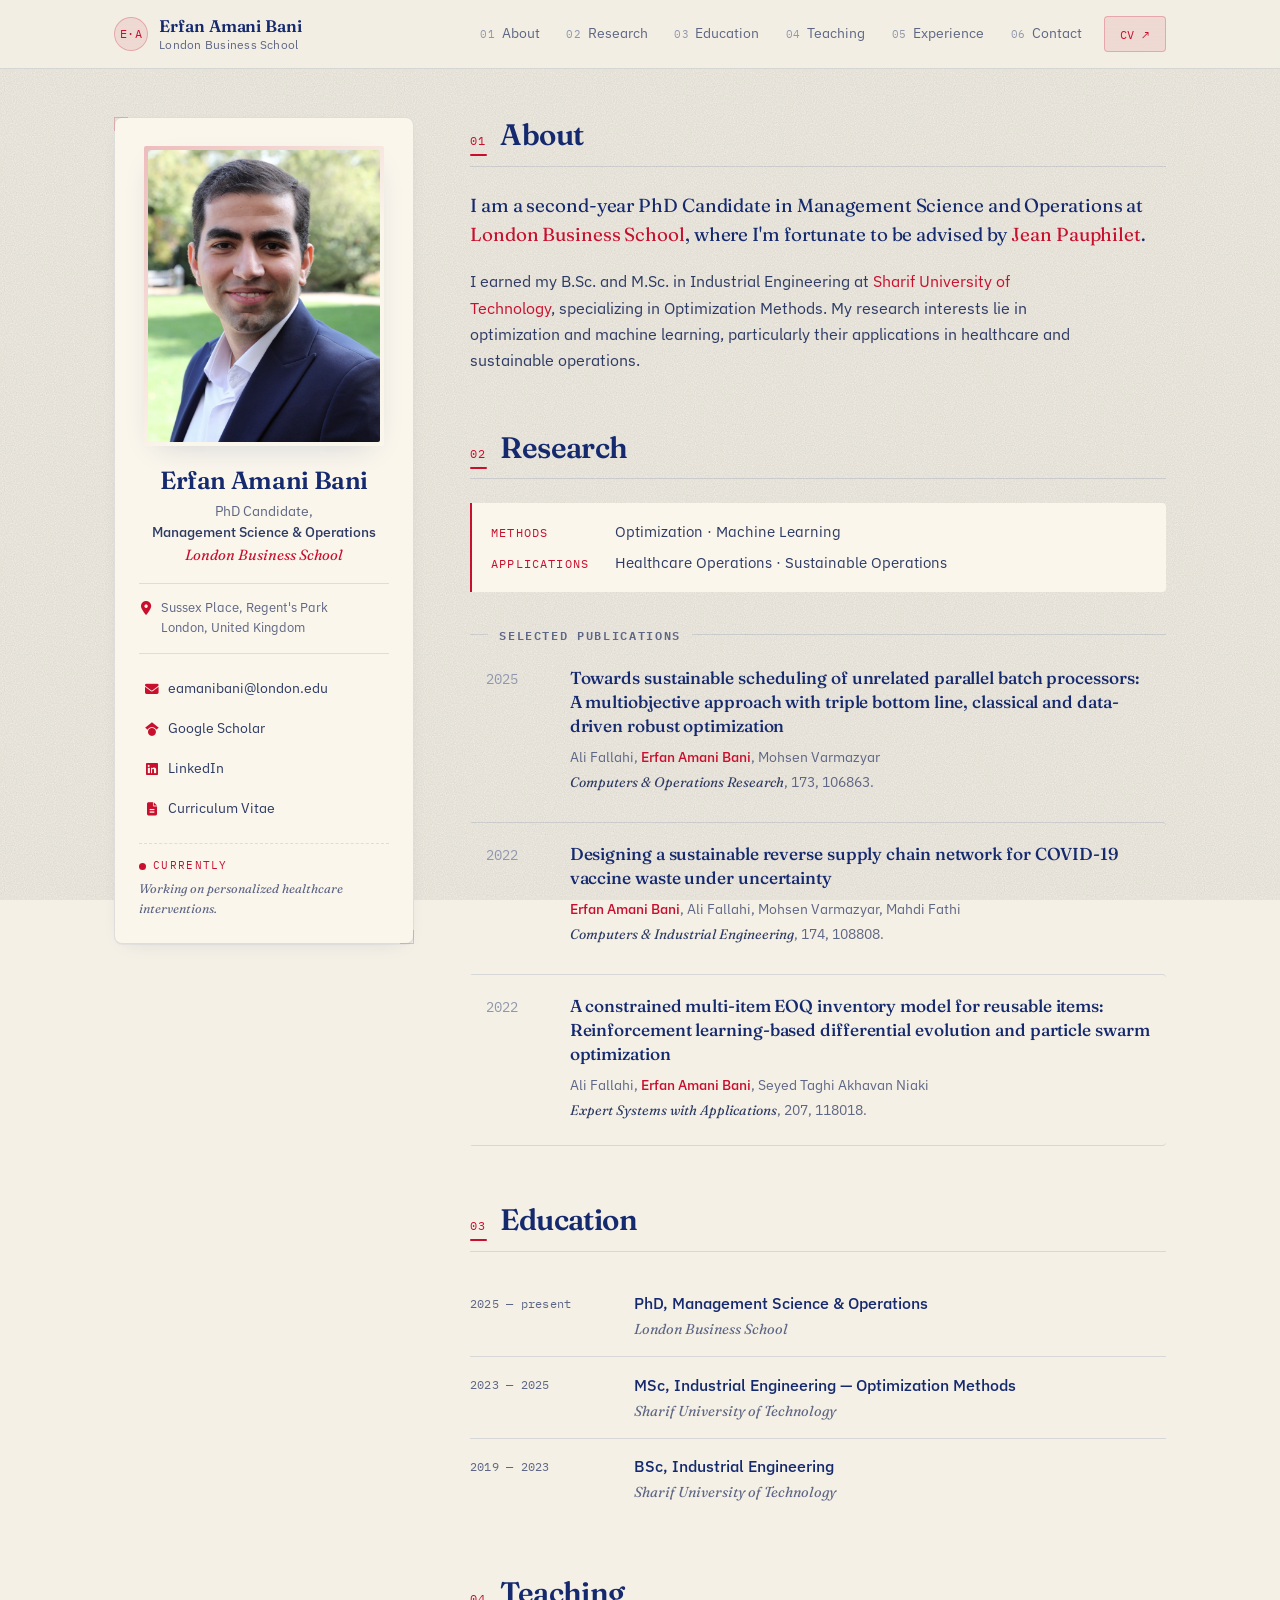
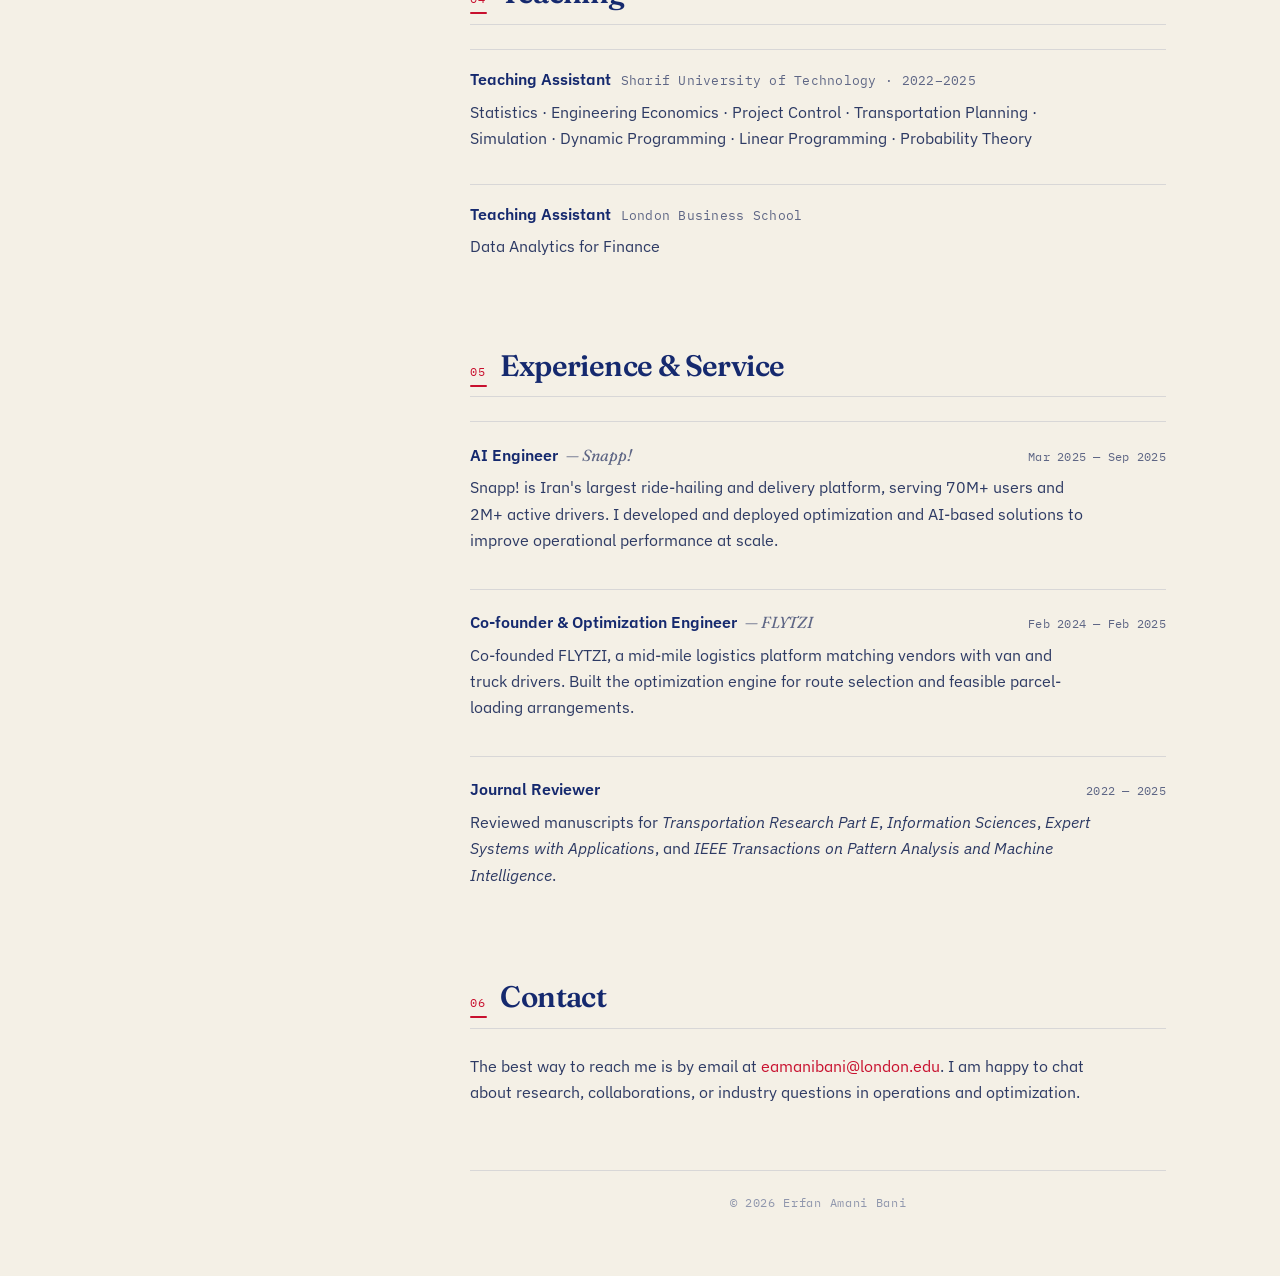
==== commit a9627c45: "Change current project" ====
--- a/index.html
+++ b/index.html
@@ -139,7 +139,7 @@
 
           <div class="profile-now">
             <span class="now-label">Currently</span>
-            <span class="now-text">Working on neural network compression.</span>
+            <span class="now-text">Working on personalized healthcare interventions.</span>
           </div>
 
         </div>
